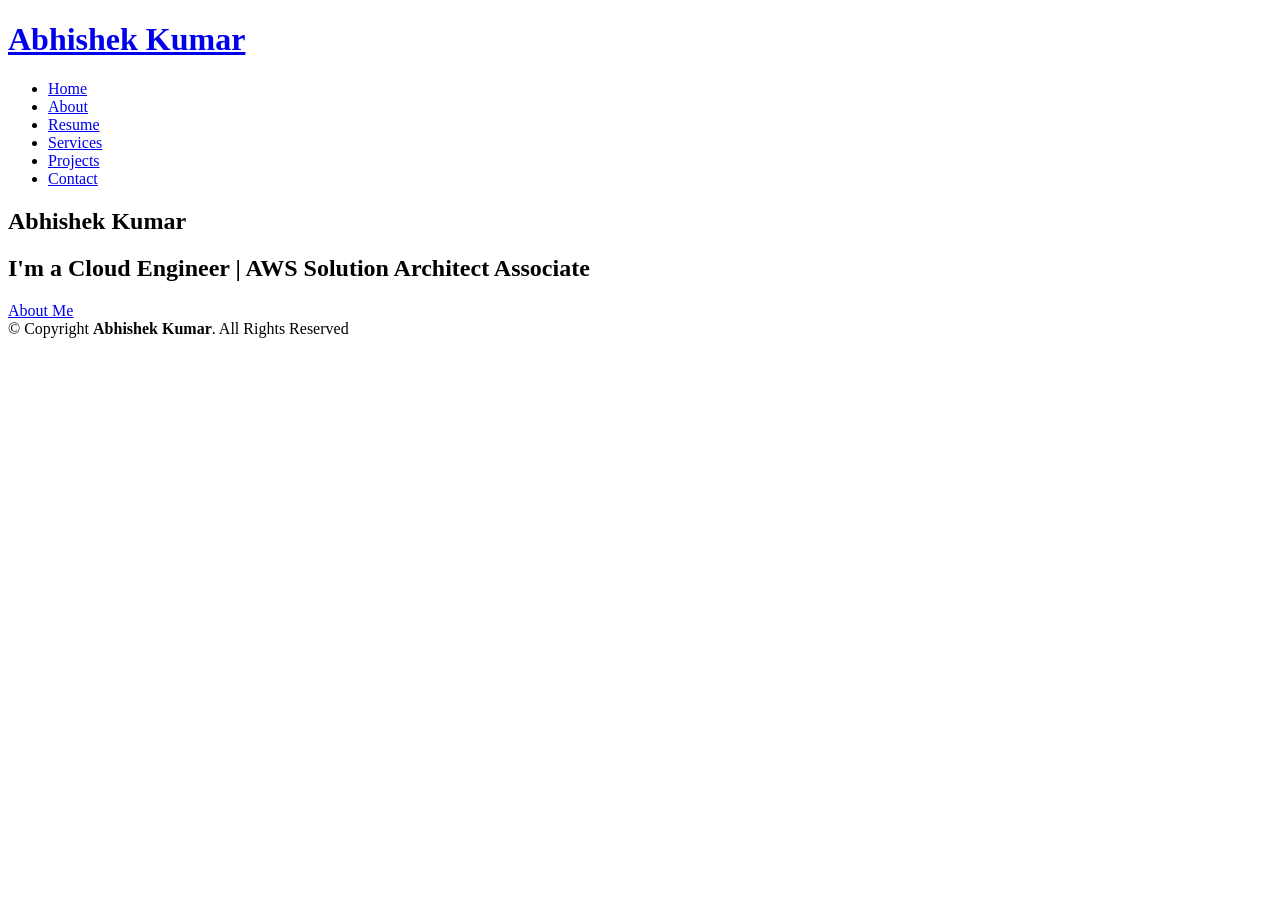
==== index.html @ 6a35e15e "Add files via upload" ====
<!DOCTYPE html>
<html lang="en">

<head>
  <meta charset="utf-8">
  <meta content="width=device-width, initial-scale=1.0" name="viewport">

  <title>Home - Abhishek Kumar</title>
  <meta content="" name="description">
  <meta content="" name="keywords">

  <!-- Favicons -->
  <link href="assets/img/favicon.png" rel="icon">
  <link href="assets/img/apple-touch-icon.png" rel="apple-touch-icon">

  <!-- Google Fonts -->
  <link
    href="https://fonts.googleapis.com/css?family=Open+Sans:300,300i,400,400i,600,600i,700,700i|Raleway:300,300i,400,400i,500,500i,600,600i,700,700i|Poppins:300,300i,400,400i,500,500i,600,600i,700,700i"
    rel="stylesheet">

  <!-- Vendor CSS Files -->
  <link href="assets/vendor/aos/aos.css" rel="stylesheet">
  <link href="assets/vendor/bootstrap/css/bootstrap.min.css" rel="stylesheet">
  <link href="assets/vendor/bootstrap-icons/bootstrap-icons.css" rel="stylesheet">
  <link href="assets/vendor/boxicons/css/boxicons.min.css" rel="stylesheet">
  <link href="assets/vendor/glightbox/css/glightbox.min.css" rel="stylesheet">
  <link href="assets/vendor/swiper/swiper-bundle.min.css" rel="stylesheet">

  <!-- Template Main CSS File -->
  <link href="assets/css/style.css" rel="stylesheet">
</head>

<body>

  <!-- ======= Header ======= -->
  <header id="header" class="fixed-top">
    <div class="container-fluid d-flex justify-content-between align-items-center">

      <h1 class="logo me-auto me-lg-0"><a href="index.html">Abhishek Kumar</a></h1>
      <!-- Uncomment below if you prefer to use an image logo -->
      <!-- <a href="index.html" class="logo"><img src="assets/img/logo.png" alt="" class="img-fluid"></a>-->

      <nav id="navbar" class="navbar order-last order-lg-0">
        <ul>
          <li><a class="active" href="index.html">Home</a></li>
          <li><a href="about.html">About</a></li>
          <li><a href="resume.html">Resume</a></li>
          <li><a href="services.html">Services</a></li>
          <li><a href="project.html">Projects</a></li>
          <li><a href="contact.html">Contact</a></li>
        </ul>
        <i class="bi bi-list mobile-nav-toggle"></i>
      </nav><!-- .navbar -->

      <div class="header-social-links">
        <a href="https://github.com/abhiabhishekoffl/" class="github"><i class="bi bi-github"></i></i></a>
        <a href="https://linkedin.com/in/abhiabhishekoffl/" class="linkedin"><i class="bi bi-linkedin"></i></i></a>
        <a href="https://www.instagram.com/abhiabhishek_offl/" class="instagram"><i class="bi bi-instagram"></i></a>
        <a href="https://twitter.com/" class="twitter"><i class="bi bi-twitter"></i></a>
      </div>

    </div>

  </header><!-- End Header -->

  <!-- ======= Hero Section ======= -->
  <section id="hero" class="d-flex align-items-center">
    <div class="container d-flex flex-column align-items-center" data-aos="zoom-in" data-aos-delay="100">
      <h1>Abhishek Kumar</h1>
      <h2>I'm a Cloud Engineer | AWS Solution Architect Associate</h2>
      <a href="about.html" class="btn-about">About Me</a>
    </div>
  </section><!-- End Hero -->

  <!-- ======= Footer ======= -->
  <footer id="footer">
    <div class="container">
      <div class="copyright">
        &copy; Copyright <strong><span>Abhishek Kumar</span></strong>. All Rights Reserved
      </div>
    </div>
  </footer><!-- End  Footer -->

  <div id="preloader"></div>
  <a href="#" class="back-to-top d-flex align-items-center justify-content-center"><i
      class="bi bi-arrow-up-short"></i></a>

  <!-- Vendor JS Files -->
  <script src="assets/vendor/purecounter/purecounter_vanilla.js"></script>
  <script src="assets/vendor/aos/aos.js"></script>
  <script src="assets/vendor/bootstrap/js/bootstrap.bundle.min.js"></script>
  <script src="assets/vendor/glightbox/js/glightbox.min.js"></script>
  <script src="assets/vendor/isotope-layout/isotope.pkgd.min.js"></script>
  <script src="assets/vendor/swiper/swiper-bundle.min.js"></script>
  <script src="assets/vendor/waypoints/noframework.waypoints.js"></script>
  <script src="assets/vendor/php-email-form/validate.js"></script>

  <!-- Template Main JS File -->
  <script src="assets/js/main.js"></script>

</body>

</html>
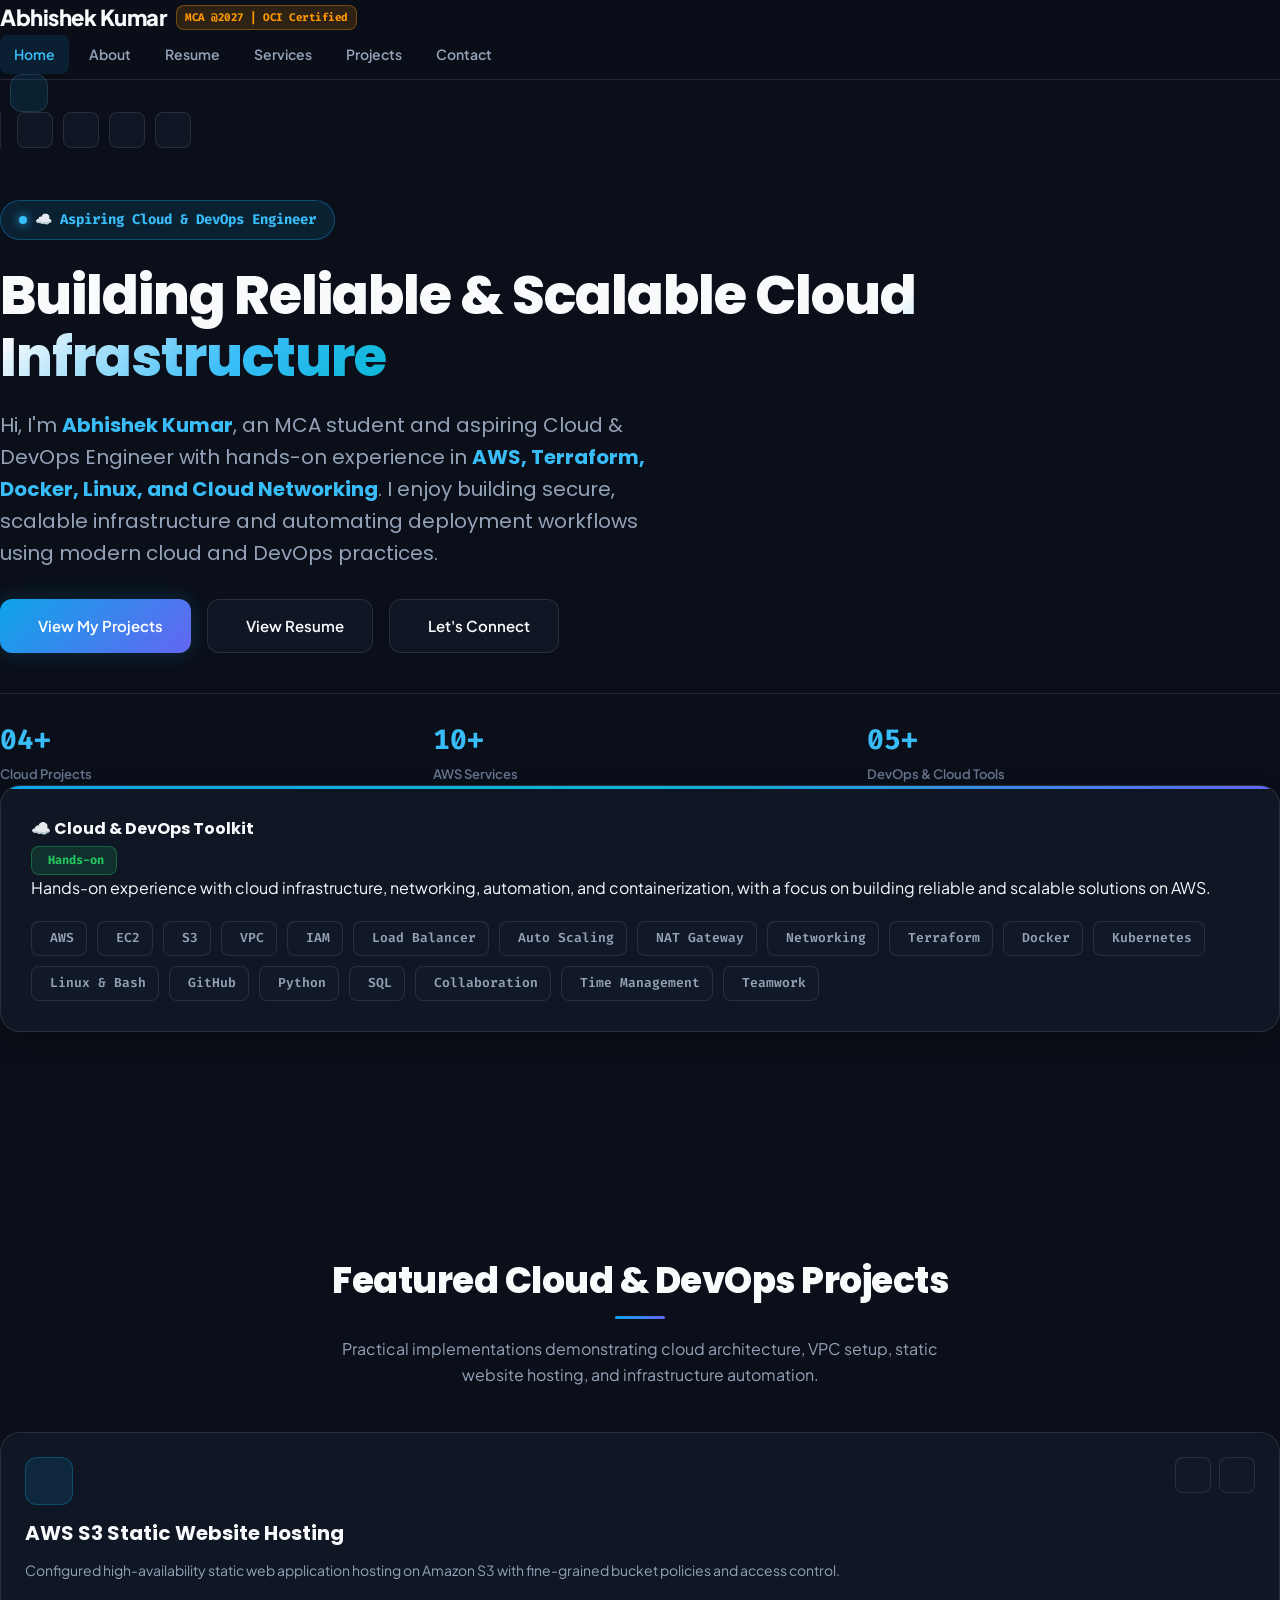
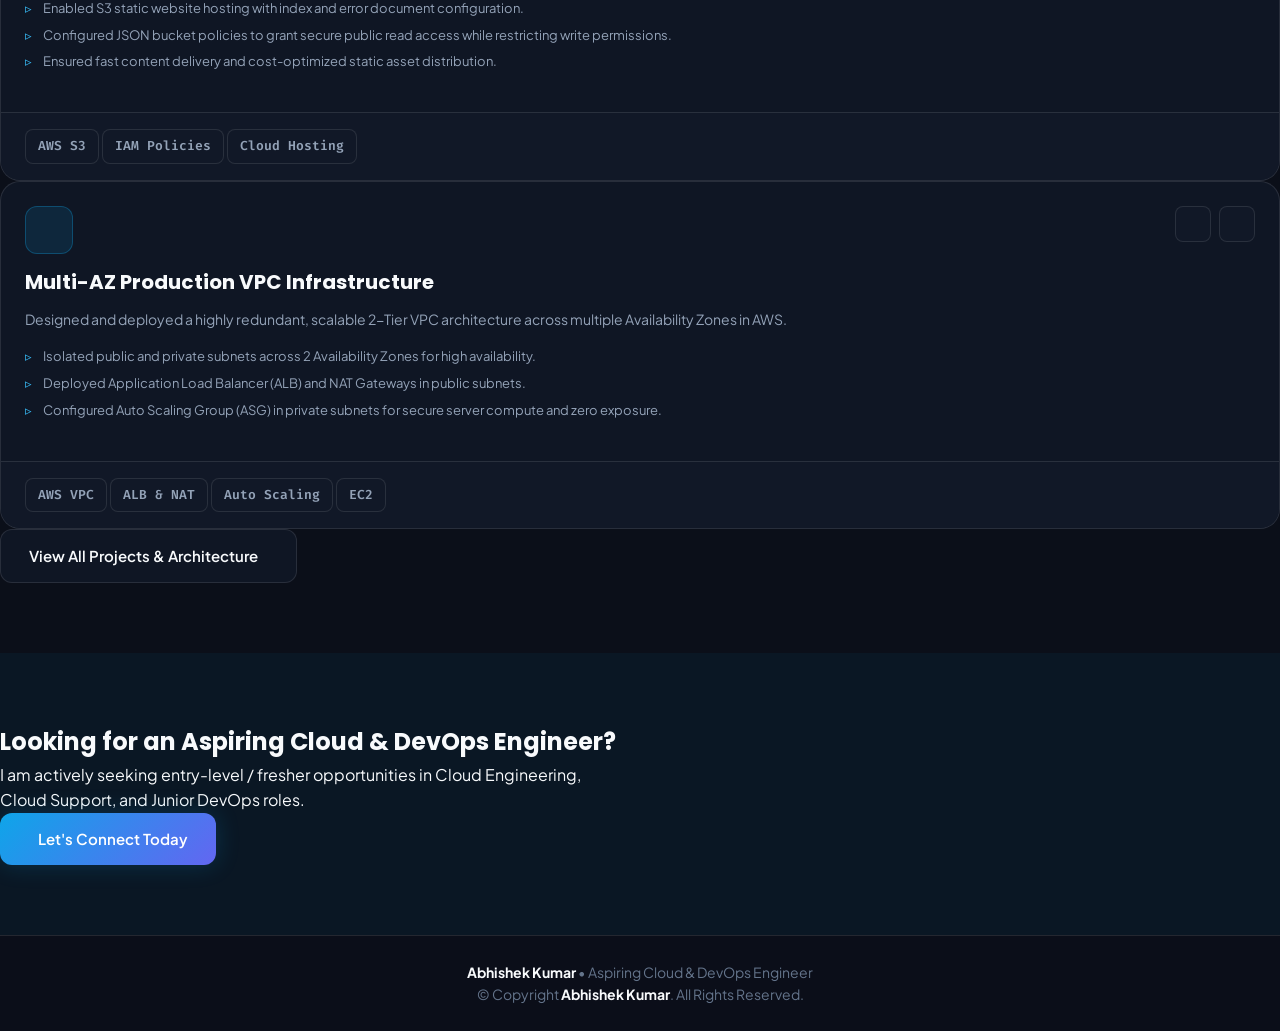
==== commit c898148f: "Update portfolio: dual theme, recruiter bio, MCA Galgotias, location Greater Noida, updated email, r" ====
--- a/index.html
+++ b/index.html
@@ -1,103 +1,292 @@
-<!DOCTYPE html>
-<html lang="en">
-
-<head>
-  <meta charset="utf-8">
-  <meta content="width=device-width, initial-scale=1.0" name="viewport">
-
-  <title>Home - Abhishek Kumar</title>
-  <meta content="" name="description">
-  <meta content="" name="keywords">
-
-  <!-- Favicons -->
-  <link href="assets/img/favicon.png" rel="icon">
-  <link href="assets/img/apple-touch-icon.png" rel="apple-touch-icon">
-
-  <!-- Google Fonts -->
-  <link
-    href="https://fonts.googleapis.com/css?family=Open+Sans:300,300i,400,400i,600,600i,700,700i|Raleway:300,300i,400,400i,500,500i,600,600i,700,700i|Poppins:300,300i,400,400i,500,500i,600,600i,700,700i"
-    rel="stylesheet">
-
-  <!-- Vendor CSS Files -->
-  <link href="assets/vendor/aos/aos.css" rel="stylesheet">
-  <link href="assets/vendor/bootstrap/css/bootstrap.min.css" rel="stylesheet">
-  <link href="assets/vendor/bootstrap-icons/bootstrap-icons.css" rel="stylesheet">
-  <link href="assets/vendor/boxicons/css/boxicons.min.css" rel="stylesheet">
-  <link href="assets/vendor/glightbox/css/glightbox.min.css" rel="stylesheet">
-  <link href="assets/vendor/swiper/swiper-bundle.min.css" rel="stylesheet">
-
-  <!-- Template Main CSS File -->
-  <link href="assets/css/style.css" rel="stylesheet">
-</head>
-
-<body>
-
-  <!-- ======= Header ======= -->
-  <header id="header" class="fixed-top">
-    <div class="container-fluid d-flex justify-content-between align-items-center">
-
-      <h1 class="logo me-auto me-lg-0"><a href="index.html">Abhishek Kumar</a></h1>
-      <!-- Uncomment below if you prefer to use an image logo -->
-      <!-- <a href="index.html" class="logo"><img src="assets/img/logo.png" alt="" class="img-fluid"></a>-->
-
-      <nav id="navbar" class="navbar order-last order-lg-0">
-        <ul>
-          <li><a class="active" href="index.html">Home</a></li>
-          <li><a href="about.html">About</a></li>
-          <li><a href="resume.html">Resume</a></li>
-          <li><a href="services.html">Services</a></li>
-          <li><a href="project.html">Projects</a></li>
-          <li><a href="contact.html">Contact</a></li>
-        </ul>
-        <i class="bi bi-list mobile-nav-toggle"></i>
-      </nav><!-- .navbar -->
-
-      <div class="header-social-links">
-        <a href="https://github.com/abhiabhishekoffl/" class="github"><i class="bi bi-github"></i></i></a>
-        <a href="https://linkedin.com/in/abhiabhishekoffl/" class="linkedin"><i class="bi bi-linkedin"></i></i></a>
-        <a href="https://www.instagram.com/abhiabhishek_offl/" class="instagram"><i class="bi bi-instagram"></i></a>
-        <a href="https://twitter.com/" class="twitter"><i class="bi bi-twitter"></i></a>
-      </div>
-
-    </div>
-
-  </header><!-- End Header -->
-
-  <!-- ======= Hero Section ======= -->
-  <section id="hero" class="d-flex align-items-center">
-    <div class="container d-flex flex-column align-items-center" data-aos="zoom-in" data-aos-delay="100">
-      <h1>Abhishek Kumar</h1>
-      <h2>I'm a Cloud Engineer | AWS Solution Architect Associate</h2>
-      <a href="about.html" class="btn-about">About Me</a>
-    </div>
-  </section><!-- End Hero -->
-
-  <!-- ======= Footer ======= -->
-  <footer id="footer">
-    <div class="container">
-      <div class="copyright">
-        &copy; Copyright <strong><span>Abhishek Kumar</span></strong>. All Rights Reserved
-      </div>
-    </div>
-  </footer><!-- End  Footer -->
-
-  <div id="preloader"></div>
-  <a href="#" class="back-to-top d-flex align-items-center justify-content-center"><i
-      class="bi bi-arrow-up-short"></i></a>
-
-  <!-- Vendor JS Files -->
-  <script src="assets/vendor/purecounter/purecounter_vanilla.js"></script>
-  <script src="assets/vendor/aos/aos.js"></script>
-  <script src="assets/vendor/bootstrap/js/bootstrap.bundle.min.js"></script>
-  <script src="assets/vendor/glightbox/js/glightbox.min.js"></script>
-  <script src="assets/vendor/isotope-layout/isotope.pkgd.min.js"></script>
-  <script src="assets/vendor/swiper/swiper-bundle.min.js"></script>
-  <script src="assets/vendor/waypoints/noframework.waypoints.js"></script>
-  <script src="assets/vendor/php-email-form/validate.js"></script>
-
-  <!-- Template Main JS File -->
-  <script src="assets/js/main.js"></script>
-
-</body>
-
+<!DOCTYPE html>
+<html lang="en">
+
+<head>
+  <meta charset="utf-8">
+  <meta content="width=device-width, initial-scale=1.0" name="viewport">
+
+  <title>Abhishek Kumar | Aspiring Cloud & DevOps Engineer</title>
+  <meta content="Personal portfolio of Abhishek Kumar - MCA @2027, OCI Certified & Aspiring Cloud & DevOps Engineer with hands-on experience in AWS, Terraform, Docker, Linux, and Cloud Networking." name="description">
+  <meta content="Abhishek Kumar, MCA 2027, OCI Certified, Aspiring Cloud Engineer, Cloud Support Engineer, DevOps, AWS, Terraform, Docker, S3, VPC, Linux" name="keywords">
+
+  <!-- Open Graph / Social Media -->
+  <meta property="og:title" content="Abhishek Kumar | Aspiring Cloud & DevOps Engineer">
+  <meta property="og:description" content="MCA @2027 & OCI Certified. Aspiring Cloud & DevOps Engineer with hands-on experience in AWS, Terraform, Docker, Linux, and Cloud Networking.">
+  <meta property="og:type" content="website">
+  <meta property="og:url" content="https://abhiabhishekoffl.github.io/">
+
+  <!-- Favicons -->
+  <link href="assets/img/favicon.png" rel="icon">
+  <link href="assets/img/apple-touch-icon.png" rel="apple-touch-icon">
+
+  <!-- Google Fonts -->
+  <link rel="preconnect" href="https://fonts.googleapis.com">
+  <link rel="preconnect" href="https://fonts.gstatic.com" crossorigin>
+  <link href="https://fonts.googleapis.com/css2?family=Fira+Code:wght@400;500;600&family=Plus+Jakarta+Sans:wght@300;400;500;600;700;800&family=Poppins:wght@400;500;600;700;800&display=swap" rel="stylesheet">
+
+  <!-- Vendor CSS Files -->
+  <link href="assets/vendor/aos/aos.css" rel="stylesheet">
+  <link href="assets/vendor/bootstrap/css/bootstrap.min.css" rel="stylesheet">
+  <link href="assets/vendor/bootstrap-icons/bootstrap-icons.css" rel="stylesheet">
+  <link href="assets/vendor/boxicons/css/boxicons.min.css" rel="stylesheet">
+  <link href="assets/vendor/glightbox/css/glightbox.min.css" rel="stylesheet">
+  <link href="assets/vendor/swiper/swiper-bundle.min.css" rel="stylesheet">
+
+  <!-- Main CSS Files -->
+  <link href="assets/css/style.css" rel="stylesheet">
+  <link href="assets/css/badges.css" rel="stylesheet">
+
+  <!-- Theme Handler Script -->
+  <script src="assets/js/theme.js"></script>
+</head>
+
+<body>
+
+  <!-- ======= Header ======= -->
+  <header id="header" class="fixed-top d-flex align-items-center">
+    <div class="container-fluid d-flex justify-content-between align-items-center px-lg-5">
+
+      <div class="logo">
+        <a href="index.html">
+          Abhishek Kumar
+          <span class="badge-aws"><i class="bi bi-mortarboard-fill me-1"></i>MCA @2027 | OCI Certified</span>
+        </a>
+      </div>
+
+      <div class="d-flex align-items-center gap-2">
+        <nav id="navbar" class="navbar">
+          <ul>
+            <li><a class="active" href="index.html">Home</a></li>
+            <li><a href="about.html">About</a></li>
+            <li><a href="resume.html">Resume</a></li>
+            <li><a href="services.html">Services</a></li>
+            <li><a href="project.html">Projects</a></li>
+            <li><a href="contact.html">Contact</a></li>
+          </ul>
+          <i class="bi bi-list mobile-nav-toggle"></i>
+        </nav>
+
+        <button id="theme-toggle" class="theme-toggle-btn" title="Toggle Light/Dark Theme" aria-label="Toggle Theme">
+          <i class="bi bi-sun-fill"></i>
+        </button>
+
+        <div class="header-social-links d-none d-md-flex">
+          <a href="https://github.com/abhiabhishekoffl" target="_blank" aria-label="GitHub"><i class="bi bi-github"></i></a>
+          <a href="https://linkedin.com/in/abhiabhishekoffl" target="_blank" aria-label="LinkedIn"><i class="bi bi-linkedin"></i></a>
+          <a href="https://www.instagram.com/abhiabhishek_offl/" target="_blank" aria-label="Instagram"><i class="bi bi-instagram"></i></a>
+          <a href="mailto:abhishek522580@gmail.com" aria-label="Email"><i class="bi bi-envelope-fill"></i></a>
+        </div>
+      </div>
+
+    </div>
+  </header><!-- End Header -->
+
+  <!-- ======= Hero Section ======= -->
+  <section id="hero">
+    <div class="container px-lg-5">
+      <div class="row align-items-center gy-5">
+        <div class="col-lg-7 hero-content" data-aos="fade-right">
+          <div class="hero-tag">
+            <span class="dot"></span> ☁️ Aspiring Cloud & DevOps Engineer
+          </div>
+          <h1>
+            Building Reliable & Scalable <span class="gradient-text">Cloud Infrastructure</span>
+          </h1>
+          <h2>
+            Hi, I'm <b>Abhishek Kumar</b>, an MCA student and aspiring Cloud & DevOps Engineer with hands-on experience in <b>AWS, Terraform, Docker, Linux, and Cloud Networking</b>. I enjoy building secure, scalable infrastructure and automating deployment workflows using modern cloud and DevOps practices.
+          </h2>
+          <div class="hero-buttons">
+            <a href="project.html" class="btn-primary-glow">
+              <i class="bi bi-rocket-takeoff-fill"></i> View My Projects
+            </a>
+            <a href="resume.html" class="btn-secondary-outline">
+              <i class="bi bi-file-earmark-person-fill"></i> View Resume
+            </a>
+            <a href="contact.html" class="btn-secondary-outline">
+              <i class="bi bi-send-fill"></i> Let's Connect
+            </a>
+          </div>
+
+          <div class="hero-stats">
+            <div class="stat-item">
+              <h3 data-purecounter-start="0" data-purecounter-end="4" data-purecounter-duration="1" class="purecounter">04+</h3>
+              <p>Cloud Projects</p>
+            </div>
+            <div class="stat-item">
+              <h3 data-purecounter-start="0" data-purecounter-end="10" data-purecounter-duration="1" class="purecounter">10+</h3>
+              <p>AWS Services</p>
+            </div>
+            <div class="stat-item">
+              <h3 data-purecounter-start="0" data-purecounter-end="5" data-purecounter-duration="1" class="purecounter">05+</h3>
+              <p>DevOps & Cloud Tools</p>
+            </div>
+          </div>
+        </div>
+
+        <div class="col-lg-5" data-aos="fade-left" data-aos-delay="200">
+          <div class="hero-card">
+            <div class="d-flex align-items-center justify-content-between mb-3">
+              <div class="d-flex align-items-center gap-2">
+                <i class="bi bi-cloud-fill text-info fs-4"></i>
+                <h4 class="m-0 fs-6">☁️ Cloud & DevOps Toolkit</h4>
+              </div>
+              <span class="badge-toolkit-status"><i class="bi bi-check-circle-fill me-1"></i>Hands-on</span>
+            </div>
+            <p class="text-muted fs-7 mb-3">
+              Hands-on experience with cloud infrastructure, networking, automation, and containerization, with a focus on building reliable and scalable solutions on AWS.
+            </p>
+            <div class="tech-badge-list">
+              <span class="tech-badge"><i class="bi bi-cloud-fill text-warning"></i> AWS</span>
+              <span class="tech-badge"><i class="bi bi-server text-info"></i> EC2</span>
+              <span class="tech-badge"><i class="bi bi-box-fill text-primary"></i> S3</span>
+              <span class="tech-badge"><i class="bi bi-diagram-3-fill text-info"></i> VPC</span>
+              <span class="tech-badge"><i class="bi bi-shield-lock-fill text-success"></i> IAM</span>
+              <span class="tech-badge"><i class="bi bi-cpu-fill text-danger"></i> Load Balancer</span>
+              <span class="tech-badge"><i class="bi bi-speedometer text-warning"></i> Auto Scaling</span>
+              <span class="tech-badge"><i class="bi bi-arrow-left-right text-primary"></i> NAT Gateway</span>
+              <span class="tech-badge"><i class="bi bi-globe text-cyan"></i> Networking</span>
+              <span class="tech-badge"><i class="bi bi-layers-fill text-cyan"></i> Terraform</span>
+              <span class="tech-badge"><i class="bi bi-box-seam-fill text-primary"></i> Docker</span>
+              <span class="tech-badge"><i class="bi bi-cpu text-purple"></i> Kubernetes</span>
+              <span class="tech-badge"><i class="bi bi-terminal-fill text-success"></i> Linux & Bash</span>
+              <span class="tech-badge"><i class="bi bi-github text-info"></i> GitHub</span>
+              <span class="tech-badge"><i class="bi bi-code-slash text-danger"></i> Python</span>
+              <span class="tech-badge"><i class="bi bi-database-fill text-warning"></i> SQL</span>
+              <span class="tech-badge"><i class="bi bi-people-fill text-info"></i> Collaboration</span>
+              <span class="tech-badge"><i class="bi bi-clock-history text-success"></i> Time Management</span>
+              <span class="tech-badge"><i class="bi bi-person-workspace text-primary"></i> Teamwork</span>
+            </div>
+          </div>
+        </div>
+      </div>
+    </div>
+  </section><!-- End Hero -->
+
+  <main id="main">
+
+    <!-- ======= Featured Cloud Projects Section ======= -->
+    <section id="featured-projects">
+      <div class="container px-lg-5" data-aos="fade-up">
+        <div class="section-title">
+          <h2>Featured Cloud & DevOps Projects</h2>
+          <p>Practical implementations demonstrating cloud architecture, VPC setup, static website hosting, and infrastructure automation.</p>
+        </div>
+
+        <div class="row g-4">
+          <!-- Project 1 -->
+          <div class="col-lg-6" data-aos="fade-up" data-aos-delay="100">
+            <div class="project-card">
+              <div class="project-header">
+                <div class="project-icon-box">
+                  <i class="bi bi-cloud-arrow-up-fill"></i>
+                </div>
+                <div class="project-links">
+                  <a href="https://github.com/abhiabhishekoffl" target="_blank" title="GitHub Repository"><i class="bi bi-github"></i></a>
+                  <a href="project.html" title="Project Details"><i class="bi bi-arrow-right"></i></a>
+                </div>
+              </div>
+              <div class="project-body">
+                <h3 class="project-title">AWS S3 Static Website Hosting</h3>
+                <p class="project-desc">Configured high-availability static web application hosting on Amazon S3 with fine-grained bucket policies and access control.</p>
+                <ul class="project-bullets">
+                  <li>Enabled S3 static website hosting with index and error document configuration.</li>
+                  <li>Configured JSON bucket policies to grant secure public read access while restricting write permissions.</li>
+                  <li>Ensured fast content delivery and cost-optimized static asset distribution.</li>
+                </ul>
+              </div>
+              <div class="project-footer">
+                <div class="d-flex flex-wrap gap-2">
+                  <span class="tech-badge">AWS S3</span>
+                  <span class="tech-badge">IAM Policies</span>
+                  <span class="tech-badge">Cloud Hosting</span>
+                </div>
+              </div>
+            </div>
+          </div>
+
+          <!-- Project 2 -->
+          <div class="col-lg-6" data-aos="fade-up" data-aos-delay="200">
+            <div class="project-card">
+              <div class="project-header">
+                <div class="project-icon-box">
+                  <i class="bi bi-diagram-3-fill"></i>
+                </div>
+                <div class="project-links">
+                  <a href="https://github.com/abhiabhishekoffl" target="_blank" title="GitHub Repository"><i class="bi bi-github"></i></a>
+                  <a href="project.html" title="Project Details"><i class="bi bi-arrow-right"></i></a>
+                </div>
+              </div>
+              <div class="project-body">
+                <h3 class="project-title">Multi-AZ Production VPC Infrastructure</h3>
+                <p class="project-desc">Designed and deployed a highly redundant, scalable 2-Tier VPC architecture across multiple Availability Zones in AWS.</p>
+                <ul class="project-bullets">
+                  <li>Isolated public and private subnets across 2 Availability Zones for high availability.</li>
+                  <li>Deployed Application Load Balancer (ALB) and NAT Gateways in public subnets.</li>
+                  <li>Configured Auto Scaling Group (ASG) in private subnets for secure server compute and zero exposure.</li>
+                </ul>
+              </div>
+              <div class="project-footer">
+                <div class="d-flex flex-wrap gap-2">
+                  <span class="tech-badge">AWS VPC</span>
+                  <span class="tech-badge">ALB & NAT</span>
+                  <span class="tech-badge">Auto Scaling</span>
+                  <span class="tech-badge">EC2</span>
+                </div>
+              </div>
+            </div>
+          </div>
+        </div>
+
+        <div class="text-center mt-5">
+          <a href="project.html" class="btn-secondary-outline">
+            View All Projects & Architecture <i class="bi bi-arrow-right ms-1"></i>
+          </a>
+        </div>
+      </div>
+    </section>
+
+    <!-- ======= Call to Action Section ======= -->
+    <section id="cta" class="py-5" style="background: rgba(14, 165, 233, 0.05); border-y: 1px solid var(--border-color);">
+      <div class="container text-center" data-aos="zoom-in">
+        <h2 class="fw-bold mb-3">Looking for an Aspiring Cloud & DevOps Engineer?</h2>
+        <p class="text-muted mx-auto mb-4" style="max-width: 600px;">
+          I am actively seeking entry-level / fresher opportunities in Cloud Engineering, Cloud Support, and Junior DevOps roles.
+        </p>
+        <a href="contact.html" class="btn-primary-glow">
+          <i class="bi bi-envelope-check-fill me-2"></i> Let's Connect Today
+        </a>
+      </div>
+    </section>
+
+  </main><!-- End #main -->
+
+  <!-- ======= Footer ======= -->
+  <footer id="footer">
+    <div class="container text-center">
+      <div class="mb-2">
+        <strong>Abhishek Kumar</strong> &bull; Aspiring Cloud & DevOps Engineer
+      </div>
+      <div class="copyright">
+        &copy; Copyright <strong>Abhishek Kumar</strong>. All Rights Reserved.
+      </div>
+    </div>
+  </footer><!-- End Footer -->
+
+  <div id="preloader"></div>
+  <a href="#" class="back-to-top d-flex align-items-center justify-content-center"><i class="bi bi-arrow-up-short"></i></a>
+
+  <!-- Vendor JS Files -->
+  <script src="assets/vendor/purecounter/purecounter_vanilla.js"></script>
+  <script src="assets/vendor/aos/aos.js"></script>
+  <script src="assets/vendor/bootstrap/js/bootstrap.bundle.min.js"></script>
+  <script src="assets/vendor/glightbox/js/glightbox.min.js"></script>
+  <script src="assets/vendor/isotope-layout/isotope.pkgd.min.js"></script>
+  <script src="assets/vendor/swiper/swiper-bundle.min.js"></script>
+  <script src="assets/vendor/waypoints/noframework.waypoints.js"></script>
+
+  <!-- Template Main JS File -->
+  <script src="assets/js/main.js"></script>
+
+</body>
+
 </html>
--- a/assets/css/style.css
+++ b/assets/css/style.css
@@ -0,0 +1,1343 @@
+/*--------------------------------------------------------------
+# Abhishek Kumar - AWS Cloud Engineer Portfolio Stylesheet
+# Modern Dual-Theme (Dark / Light) Tech Design System
+--------------------------------------------------------------*/
+
+@import url('https://fonts.googleapis.com/css2?family=Fira+Code:wght@400;500;600;700&family=Plus+Jakarta+Sans:wght@300;400;500;600;700;800&family=Poppins:wght@400;500;600;700;800&display=swap');
+
+/*--------------------------------------------------------------
+# Color Palette & Variables (Dark Mode Default)
+--------------------------------------------------------------*/
+:root, [data-theme="dark"] {
+  --bg-dark: #0b0f19;
+  --bg-surface: #111827;
+  --bg-card: rgba(17, 24, 39, 0.85);
+  --bg-card-hover: rgba(30, 41, 59, 0.95);
+  --bg-glass: rgba(15, 23, 42, 0.75);
+  --border-color: rgba(255, 255, 255, 0.1);
+  --border-glow: rgba(14, 165, 233, 0.4);
+  
+  --primary: #0ea5e9;
+  --primary-light: #38bdf8;
+  --primary-dark: #0284c7;
+  --accent: #6366f1;
+  --accent-cyan: #06b6d4;
+  --aws-orange: #ff9900;
+  
+  --text-main: #f8fafc;
+  --text-muted: #94a3b8;
+  --text-dim: #64748b;
+  
+  --header-bg: rgba(11, 15, 25, 0.85);
+  --shadow-card: 0 10px 30px -10px rgba(0, 0, 0, 0.5);
+  --shadow-glow: 0 0 25px rgba(14, 165, 233, 0.2);
+  
+  --font-main: 'Plus Jakarta Sans', -apple-system, BlinkMacSystemFont, sans-serif;
+  --font-heading: 'Poppins', sans-serif;
+  --font-mono: 'Fira Code', monospace;
+  
+  --radius-sm: 8px;
+  --radius-md: 12px;
+  --radius-lg: 20px;
+  --radius-full: 9999px;
+  
+  --transition: all 0.3s cubic-bezier(0.4, 0, 0.2, 1);
+}
+
+/* Light Theme Variables (High Contrast & Legibility) */
+[data-theme="light"] {
+  --bg-dark: #f8fafc;
+  --bg-surface: #ffffff;
+  --bg-card: #ffffff;
+  --bg-card-hover: #f1f5f9;
+  --bg-glass: rgba(255, 255, 255, 0.95);
+  --border-color: #cbd5e1;
+  --border-glow: rgba(2, 132, 199, 0.4);
+  
+  --primary: #0284c7;
+  --primary-light: #0369a1;
+  --primary-dark: #075985;
+  --accent: #4f46e5;
+  --accent-cyan: #0e7490;
+  --aws-orange: #b45309;
+  
+  --text-main: #0f172a;
+  --text-muted: #334155;
+  --text-dim: #475569;
+  
+  --header-bg: rgba(255, 255, 255, 0.95);
+  --shadow-card: 0 10px 25px -5px rgba(0, 0, 0, 0.08);
+  --shadow-glow: 0 0 25px rgba(2, 132, 199, 0.15);
+}
+
+/*--------------------------------------------------------------
+# Reset & Typography
+--------------------------------------------------------------*/
+* {
+  margin: 0;
+  padding: 0;
+  box-sizing: border-box;
+}
+
+html {
+  scroll-behavior: smooth;
+}
+
+body {
+  font-family: var(--font-main);
+  background-color: var(--bg-dark);
+  color: var(--text-main);
+  line-height: 1.6;
+  overflow-x: hidden;
+  min-height: 100vh;
+  display: flex;
+  flex-direction: column;
+  transition: background-color 0.3s ease, color 0.3s ease;
+}
+
+a {
+  color: var(--primary-light);
+  text-decoration: none;
+  transition: var(--transition);
+}
+
+a:hover {
+  color: var(--primary);
+  text-decoration: none;
+}
+
+h1, h2, h3, h4, h5, h6 {
+  font-family: var(--font-heading);
+  color: var(--text-main);
+  font-weight: 700;
+}
+
+#main {
+  margin-top: 90px;
+  flex: 1;
+}
+
+@media (max-width: 992px) {
+  #main {
+    margin-top: 75px;
+  }
+}
+
+/*--------------------------------------------------------------
+# Preloader
+--------------------------------------------------------------*/
+#preloader {
+  position: fixed;
+  top: 0;
+  left: 0;
+  right: 0;
+  bottom: 0;
+  z-index: 9999;
+  overflow: hidden;
+  background: var(--bg-dark);
+  display: flex;
+  align-items: center;
+  justify-content: center;
+}
+
+#preloader:before {
+  content: "";
+  border: 4px solid rgba(14, 165, 233, 0.2);
+  border-top-color: var(--primary);
+  border-radius: 50%;
+  width: 50px;
+  height: 50px;
+  animation: animate-preloader 0.8s linear infinite;
+}
+
+@keyframes animate-preloader {
+  0% { transform: rotate(0deg); }
+  100% { transform: rotate(360deg); }
+}
+
+/*--------------------------------------------------------------
+# Back to top button
+--------------------------------------------------------------*/
+.back-to-top {
+  position: fixed;
+  visibility: hidden;
+  opacity: 0;
+  right: 20px;
+  bottom: 20px;
+  z-index: 996;
+  background: linear-gradient(135deg, var(--primary), var(--accent));
+  width: 44px;
+  height: 44px;
+  border-radius: var(--radius-md);
+  transition: var(--transition);
+  box-shadow: var(--shadow-glow);
+}
+
+.back-to-top i {
+  font-size: 24px;
+  color: #ffffff;
+  line-height: 0;
+}
+
+.back-to-top:hover {
+  background: var(--primary-light);
+  transform: translateY(-3px);
+}
+
+.back-to-top.active {
+  visibility: visible;
+  opacity: 1;
+}
+
+/*--------------------------------------------------------------
+# Header & Navigation
+--------------------------------------------------------------*/
+#header {
+  height: 80px;
+  transition: var(--transition);
+  background: var(--header-bg);
+  backdrop-filter: blur(16px);
+  -webkit-backdrop-filter: blur(16px);
+  border-bottom: 1px solid var(--border-color);
+  z-index: 997;
+}
+
+#header .logo {
+  font-size: 22px;
+  margin: 0;
+  padding: 0;
+  font-weight: 800;
+  letter-spacing: -0.5px;
+}
+
+#header .logo a {
+  color: var(--text-main);
+  display: flex;
+  align-items: center;
+  gap: 10px;
+}
+
+#header .logo a span.badge-aws {
+  font-size: 11px;
+  padding: 3px 8px;
+  background: rgba(255, 153, 0, 0.15);
+  color: var(--aws-orange);
+  border: 1px solid rgba(255, 153, 0, 0.35);
+  border-radius: var(--radius-sm);
+  font-family: var(--font-mono);
+  font-weight: 700;
+}
+
+[data-theme="light"] #header .logo a span.badge-aws {
+  background: rgba(217, 119, 6, 0.12);
+  color: #b45309;
+  border-color: rgba(217, 119, 6, 0.35);
+}
+
+.navbar {
+  padding: 0;
+}
+
+.navbar ul {
+  margin: 0;
+  padding: 0;
+  display: flex;
+  list-style: none;
+  align-items: center;
+  gap: 6px;
+}
+
+.navbar li {
+  position: relative;
+}
+
+.navbar a, .navbar a:focus {
+  display: flex;
+  align-items: center;
+  justify-content: space-between;
+  padding: 8px 14px;
+  font-family: var(--font-main);
+  font-size: 14px;
+  font-weight: 600;
+  color: var(--text-muted);
+  white-space: nowrap;
+  transition: var(--transition);
+  border-radius: var(--radius-sm);
+}
+
+.navbar a:hover, .navbar .active, .navbar .active:focus, .navbar li:hover > a {
+  color: var(--primary-light);
+  background: rgba(14, 165, 233, 0.12);
+}
+
+[data-theme="light"] .navbar a:hover, [data-theme="light"] .navbar .active {
+  color: #0284c7;
+  background: rgba(2, 132, 199, 0.12);
+}
+
+/* Theme Toggle Button */
+.theme-toggle-btn {
+  background: rgba(14, 165, 233, 0.12);
+  border: 1px solid var(--border-color);
+  color: var(--primary-light);
+  width: 38px;
+  height: 38px;
+  border-radius: var(--radius-md);
+  display: flex;
+  align-items: center;
+  justify-content: center;
+  cursor: pointer;
+  font-size: 18px;
+  transition: var(--transition);
+  margin-left: 10px;
+}
+
+[data-theme="light"] .theme-toggle-btn {
+  background: rgba(2, 132, 199, 0.12);
+  color: #0284c7;
+}
+
+.theme-toggle-btn:hover {
+  background: var(--primary);
+  color: #ffffff;
+  border-color: var(--primary);
+  transform: scale(1.08);
+}
+
+.header-social-links {
+  display: flex;
+  align-items: center;
+  gap: 10px;
+  padding-left: 16px;
+  border-left: 1px solid var(--border-color);
+}
+
+.header-social-links a {
+  color: var(--text-muted);
+  font-size: 18px;
+  display: inline-flex;
+  align-items: center;
+  justify-content: center;
+  width: 36px;
+  height: 36px;
+  border-radius: var(--radius-sm);
+  background: var(--bg-card);
+  border: 1px solid var(--border-color);
+  transition: var(--transition);
+}
+
+.header-social-links a:hover {
+  color: var(--primary-light);
+  background: rgba(14, 165, 233, 0.15);
+  border-color: var(--primary);
+  transform: translateY(-2px);
+}
+
+/* Mobile Navigation */
+.mobile-nav-toggle {
+  color: var(--text-main);
+  font-size: 28px;
+  cursor: pointer;
+  display: none;
+  line-height: 0;
+  transition: 0.5s;
+}
+
+@media (max-width: 991px) {
+  .mobile-nav-toggle {
+    display: block;
+  }
+
+  .navbar ul {
+    display: none;
+  }
+
+  .header-social-links {
+    border-left: none;
+    padding-left: 0;
+  }
+}
+
+.navbar-mobile {
+  position: fixed;
+  overflow: hidden;
+  top: 0;
+  right: 0;
+  left: 0;
+  bottom: 0;
+  background: var(--header-bg);
+  backdrop-filter: blur(20px);
+  transition: 0.3s;
+  z-index: 999;
+}
+
+.navbar-mobile .mobile-nav-toggle {
+  position: absolute;
+  top: 25px;
+  right: 25px;
+}
+
+.navbar-mobile ul {
+  display: block;
+  position: absolute;
+  top: 80px;
+  right: 20px;
+  bottom: 20px;
+  left: 20px;
+  padding: 20px;
+  background: var(--bg-card);
+  border: 1px solid var(--border-color);
+  border-radius: var(--radius-lg);
+  overflow-y: auto;
+  transition: 0.3s;
+}
+
+.navbar-mobile a, .navbar-mobile a:focus {
+  padding: 12px 20px;
+  font-size: 16px;
+  color: var(--text-main);
+  border-bottom: 1px solid var(--border-color);
+}
+
+/*--------------------------------------------------------------
+# Hero Section
+--------------------------------------------------------------*/
+#hero {
+  width: 100%;
+  min-height: calc(100vh - 80px);
+  display: flex;
+  align-items: center;
+  position: relative;
+  padding: 120px 0 60px 0;
+}
+
+.hero-content {
+  position: relative;
+  z-index: 2;
+}
+
+.hero-tag {
+  display: inline-flex;
+  align-items: center;
+  gap: 8px;
+  padding: 8px 18px;
+  background: rgba(14, 165, 233, 0.12);
+  border: 1px solid rgba(14, 165, 233, 0.35);
+  border-radius: var(--radius-full);
+  color: var(--primary-light);
+  font-size: 14px;
+  font-weight: 700;
+  font-family: var(--font-mono);
+  margin-bottom: 24px;
+}
+
+[data-theme="light"] .hero-tag {
+  background: rgba(2, 132, 199, 0.12);
+  border-color: rgba(2, 132, 199, 0.35);
+  color: #0369a1;
+}
+
+.hero-tag span.dot {
+  width: 8px;
+  height: 8px;
+  background: var(--primary-light);
+  border-radius: 50%;
+  box-shadow: 0 0 10px var(--primary-light);
+  animation: pulse-dot 2s infinite;
+}
+
+@keyframes pulse-dot {
+  0%, 100% { opacity: 1; transform: scale(1); }
+  50% { opacity: 0.5; transform: scale(1.3); }
+}
+
+#hero h1 {
+  font-size: 54px;
+  font-weight: 800;
+  line-height: 1.15;
+  margin-bottom: 20px;
+  letter-spacing: -1px;
+}
+
+#hero h1 span.gradient-text {
+  background: linear-gradient(135deg, var(--text-main) 30%, var(--primary-light) 70%, var(--accent-cyan) 100%);
+  -webkit-background-clip: text;
+  -webkit-text-fill-color: transparent;
+}
+
+[data-theme="light"] #hero h1 span.gradient-text {
+  background: linear-gradient(135deg, #0f172a 30%, #0284c7 70%, #0369a1 100%);
+  -webkit-background-clip: text;
+  -webkit-text-fill-color: transparent;
+}
+
+#hero h2 {
+  color: var(--text-muted);
+  font-size: 20px;
+  font-weight: 400;
+  margin-bottom: 30px;
+  max-width: 680px;
+}
+
+#hero h2 b {
+  color: var(--primary-light);
+  font-weight: 700;
+}
+
+[data-theme="light"] #hero h2 b {
+  color: #0284c7;
+}
+
+.hero-buttons {
+  display: flex;
+  flex-wrap: wrap;
+  gap: 16px;
+  margin-bottom: 40px;
+}
+
+.btn-primary-glow {
+  display: inline-flex;
+  align-items: center;
+  gap: 10px;
+  padding: 14px 28px;
+  background: linear-gradient(135deg, var(--primary), var(--accent));
+  color: #ffffff !important;
+  font-weight: 600;
+  font-size: 15px;
+  border-radius: var(--radius-md);
+  box-shadow: var(--shadow-glow);
+  transition: var(--transition);
+  border: none;
+}
+
+.btn-primary-glow:hover {
+  transform: translateY(-3px);
+  box-shadow: 0 0 35px rgba(14, 165, 233, 0.4);
+  color: #ffffff;
+}
+
+.btn-secondary-outline {
+  display: inline-flex;
+  align-items: center;
+  gap: 10px;
+  padding: 14px 28px;
+  background: var(--bg-card);
+  color: var(--text-main) !important;
+  font-weight: 600;
+  font-size: 15px;
+  border-radius: var(--radius-md);
+  border: 1px solid var(--border-color);
+  transition: var(--transition);
+}
+
+.btn-secondary-outline:hover {
+  background: var(--bg-card-hover);
+  border-color: var(--primary-light);
+  color: var(--primary-light) !important;
+  transform: translateY(-3px);
+}
+
+/* Cloud Architecture Visual Card in Hero */
+.hero-card {
+  background: var(--bg-card);
+  backdrop-filter: blur(16px);
+  border: 1px solid var(--border-color);
+  border-radius: var(--radius-lg);
+  padding: 30px;
+  box-shadow: var(--shadow-card);
+  position: relative;
+  overflow: hidden;
+}
+
+.hero-card::before {
+  content: "";
+  position: absolute;
+  top: 0;
+  left: 0;
+  right: 0;
+  height: 3px;
+  background: linear-gradient(90deg, var(--primary), var(--accent-cyan), var(--accent));
+}
+
+/* Toolkit Status Badge Fix */
+.badge-toolkit-status {
+  display: inline-flex;
+  align-items: center;
+  gap: 4px;
+  padding: 4px 12px;
+  background: rgba(34, 197, 94, 0.15);
+  color: #22c55e;
+  border: 1px solid rgba(34, 197, 94, 0.35);
+  border-radius: var(--radius-sm);
+  font-family: var(--font-mono);
+  font-size: 12px;
+  font-weight: 700;
+}
+
+[data-theme="light"] .badge-toolkit-status {
+  background: rgba(21, 128, 61, 0.12);
+  color: #15803d;
+  border-color: rgba(21, 128, 61, 0.35);
+}
+
+.tech-badge-list {
+  display: flex;
+  flex-wrap: wrap;
+  gap: 10px;
+  margin-top: 20px;
+}
+
+.tech-badge {
+  display: inline-flex;
+  align-items: center;
+  gap: 6px;
+  padding: 6px 12px;
+  background: var(--bg-surface);
+  border: 1px solid var(--border-color);
+  border-radius: var(--radius-sm);
+  font-size: 13px;
+  font-family: var(--font-mono);
+  font-weight: 600;
+  color: var(--text-muted);
+  transition: var(--transition);
+}
+
+.tech-badge:hover {
+  border-color: var(--primary);
+  color: var(--primary-light);
+  background: rgba(14, 165, 233, 0.1);
+}
+
+/* Stats Container */
+.hero-stats {
+  display: grid;
+  grid-template-columns: repeat(3, 1fr);
+  gap: 20px;
+  margin-top: 30px;
+  padding-top: 24px;
+  border-top: 1px solid var(--border-color);
+}
+
+.stat-item h3 {
+  font-size: 28px;
+  color: var(--primary-light);
+  font-family: var(--font-mono);
+  margin-bottom: 2px;
+}
+
+[data-theme="light"] .stat-item h3 {
+  color: #0284c7;
+}
+
+.stat-item p {
+  font-size: 13px;
+  color: var(--text-dim);
+  margin: 0;
+  font-weight: 600;
+}
+
+@media (max-width: 991px) {
+  #hero { padding-top: 100px; }
+  #hero h1 { font-size: 38px; }
+  #hero h2 { font-size: 18px; }
+  .hero-card { margin-top: 30px; }
+}
+
+@media (max-width: 576px) {
+  #hero h1 { font-size: 30px; }
+  .hero-buttons { flex-direction: column; }
+  .btn-primary-glow, .btn-secondary-outline { width: 100%; justify-content: center; }
+  .hero-stats { grid-template-columns: repeat(2, 1fr); }
+}
+
+/*--------------------------------------------------------------
+# Section Styling
+--------------------------------------------------------------*/
+section {
+  padding: 70px 0;
+}
+
+.section-title {
+  text-align: center;
+  padding-bottom: 45px;
+}
+
+.section-title h2 {
+  font-size: 36px;
+  font-weight: 800;
+  margin-bottom: 12px;
+  position: relative;
+  display: inline-block;
+  letter-spacing: -0.5px;
+}
+
+.section-title h2::after {
+  content: "";
+  position: absolute;
+  display: block;
+  width: 50px;
+  height: 3px;
+  background: linear-gradient(90deg, var(--primary), var(--accent));
+  bottom: -10px;
+  left: calc(50% - 25px);
+  border-radius: var(--radius-full);
+}
+
+.section-title p {
+  margin-top: 15px;
+  font-size: 16px;
+  color: var(--text-muted);
+  max-width: 650px;
+  margin-left: auto;
+  margin-right: auto;
+}
+
+/*--------------------------------------------------------------
+# About Section & Executive Profile Photo Card
+--------------------------------------------------------------*/
+.about-card {
+  background: var(--bg-card);
+  backdrop-filter: blur(16px);
+  border: 1px solid var(--border-color);
+  border-radius: var(--radius-lg);
+  padding: 35px;
+  box-shadow: var(--shadow-card);
+  height: 100%;
+}
+
+.about-img-wrapper {
+  position: relative;
+  border-radius: 24px;
+  padding: 6px;
+  background: linear-gradient(135deg, rgba(14, 165, 233, 0.4), rgba(99, 102, 241, 0.25), rgba(6, 182, 212, 0.4));
+  box-shadow: 0 20px 40px -15px rgba(0, 0, 0, 0.4);
+  transition: var(--transition);
+}
+
+.about-img-wrapper:hover {
+  transform: translateY(-5px);
+  box-shadow: 0 25px 50px -12px rgba(14, 165, 233, 0.35);
+}
+
+.about-img-inner {
+  border-radius: 18px;
+  overflow: hidden;
+  position: relative;
+  background: var(--bg-surface);
+  aspect-ratio: 4 / 4.8;
+}
+
+.about-img-inner img {
+  width: 100%;
+  height: 100%;
+  object-fit: cover;
+  object-position: center top;
+  transition: transform 0.5s cubic-bezier(0.4, 0, 0.2, 1);
+}
+
+.about-img-wrapper:hover .about-img-inner img {
+  transform: scale(1.04);
+}
+
+.profile-status-pill {
+  position: absolute;
+  bottom: 16px;
+  left: 50%;
+  transform: translateX(-50%);
+  background: rgba(11, 15, 25, 0.85);
+  backdrop-filter: blur(12px);
+  -webkit-backdrop-filter: blur(12px);
+  border: 1px solid var(--border-color);
+  padding: 6px 14px;
+  border-radius: var(--radius-full);
+  font-size: 12px;
+  font-weight: 700;
+  color: var(--text-main);
+  white-space: nowrap;
+  box-shadow: 0 4px 15px rgba(0, 0, 0, 0.3);
+  z-index: 3;
+}
+
+[data-theme="light"] .profile-status-pill {
+  background: rgba(255, 255, 255, 0.9);
+  color: #0f172a;
+}
+
+.about-info-list {
+  list-style: none;
+  padding: 0;
+  margin: 20px 0;
+}
+
+.about-info-list li {
+  padding: 10px 0;
+  border-bottom: 1px dashed var(--border-color);
+  display: flex;
+  align-items: center;
+  font-size: 15px;
+}
+
+.about-info-list li:last-child {
+  border-bottom: none;
+}
+
+.about-info-list li strong {
+  width: 120px;
+  color: var(--text-main);
+  display: flex;
+  align-items: center;
+  gap: 8px;
+}
+
+.about-info-list li strong i {
+  color: var(--primary-light);
+}
+
+.about-info-list li span {
+  color: var(--text-muted);
+}
+
+/*--------------------------------------------------------------
+# Skills Badges Grid
+--------------------------------------------------------------*/
+.skills-category-title {
+  font-size: 18px;
+  font-weight: 700;
+  color: var(--primary-light);
+  margin: 30px 0 15px 0;
+  display: flex;
+  align-items: center;
+  gap: 10px;
+  border-bottom: 1px solid var(--border-color);
+  padding-bottom: 8px;
+}
+
+[data-theme="light"] .skills-category-title {
+  color: #0284c7;
+}
+
+.skills-grid {
+  display: grid;
+  grid-template-columns: repeat(auto-fill, minmax(180px, 1fr));
+  gap: 16px;
+  margin-bottom: 30px;
+}
+
+.skill-card {
+  background: var(--bg-card);
+  border: 1px solid var(--border-color);
+  border-radius: var(--radius-md);
+  padding: 14px 18px;
+  display: flex;
+  align-items: center;
+  gap: 14px;
+  transition: var(--transition);
+  cursor: pointer;
+}
+
+.skill-card:hover {
+  background: var(--bg-card-hover);
+  border-color: var(--primary);
+  transform: translateY(-3px);
+  box-shadow: 0 8px 20px -6px rgba(14, 165, 233, 0.25);
+}
+
+.skill-card img {
+  width: 34px;
+  height: 34px;
+  object-fit: contain;
+  flex-shrink: 0;
+}
+
+.skill-card span {
+  font-weight: 600;
+  font-size: 14px;
+  color: var(--text-main);
+}
+
+/*--------------------------------------------------------------
+# Projects Section
+--------------------------------------------------------------*/
+#portfolio-flters {
+  padding: 0;
+  margin: 0 auto 35px auto;
+  list-style: none;
+  text-align: center;
+  background: var(--bg-card);
+  border: 1px solid var(--border-color);
+  border-radius: var(--radius-full);
+  display: inline-flex;
+  padding: 4px;
+}
+
+#portfolio-flters li {
+  cursor: pointer;
+  display: inline-block;
+  padding: 8px 20px;
+  font-size: 14px;
+  font-weight: 600;
+  line-height: 1;
+  color: var(--text-muted);
+  transition: var(--transition);
+  border-radius: var(--radius-full);
+}
+
+#portfolio-flters li:hover, #portfolio-flters li.filter-active {
+  color: #ffffff;
+  background: var(--primary);
+}
+
+.project-card {
+  background: var(--bg-card);
+  border: 1px solid var(--border-color);
+  border-radius: var(--radius-lg);
+  overflow: hidden;
+  height: 100%;
+  display: flex;
+  flex-direction: column;
+  transition: var(--transition);
+}
+
+.project-card:hover {
+  border-color: var(--primary);
+  transform: translateY(-6px);
+  box-shadow: 0 15px 35px -10px rgba(14, 165, 233, 0.3);
+}
+
+.project-header {
+  padding: 24px 24px 12px 24px;
+  display: flex;
+  justify-content: space-between;
+  align-items: flex-start;
+}
+
+.project-icon-box {
+  width: 48px;
+  height: 48px;
+  border-radius: var(--radius-md);
+  background: rgba(14, 165, 233, 0.12);
+  border: 1px solid rgba(14, 165, 233, 0.3);
+  display: flex;
+  align-items: center;
+  justify-content: center;
+  color: var(--primary-light);
+  font-size: 24px;
+}
+
+.project-links {
+  display: flex;
+  gap: 8px;
+}
+
+.project-links a {
+  width: 36px;
+  height: 36px;
+  border-radius: var(--radius-sm);
+  background: var(--bg-surface);
+  border: 1px solid var(--border-color);
+  color: var(--text-muted);
+  display: flex;
+  align-items: center;
+  justify-content: center;
+  font-size: 18px;
+  transition: var(--transition);
+}
+
+.project-links a:hover {
+  color: var(--primary-light);
+  border-color: var(--primary);
+  background: rgba(14, 165, 233, 0.15);
+}
+
+.project-body {
+  padding: 0 24px 20px 24px;
+  flex: 1;
+}
+
+.project-title {
+  font-size: 20px;
+  font-weight: 700;
+  margin-bottom: 10px;
+  color: var(--text-main);
+}
+
+.project-desc {
+  font-size: 14px;
+  color: var(--text-muted);
+  margin-bottom: 16px;
+}
+
+.project-bullets {
+  list-style: none;
+  padding: 0;
+  margin-bottom: 20px;
+}
+
+.project-bullets li {
+  font-size: 13px;
+  color: var(--text-muted);
+  position: relative;
+  padding-left: 18px;
+  margin-bottom: 6px;
+}
+
+.project-bullets li::before {
+  content: "▹";
+  position: absolute;
+  left: 0;
+  color: var(--primary-light);
+}
+
+.project-footer {
+  padding: 16px 24px;
+  border-top: 1px solid var(--border-color);
+  background: var(--bg-surface);
+}
+
+/* Project Category Badges with High Contrast Light & Dark Mode */
+.project-category-badge {
+  display: inline-flex;
+  align-items: center;
+  padding: 4px 12px;
+  border-radius: var(--radius-sm);
+  font-family: var(--font-mono);
+  font-size: 12px;
+  font-weight: 700;
+  margin-bottom: 12px;
+}
+
+.project-category-badge.badge-blue {
+  background: rgba(14, 165, 233, 0.15);
+  color: #38bdf8;
+  border: 1px solid rgba(56, 189, 248, 0.3);
+}
+
+.project-category-badge.badge-cyan {
+  background: rgba(6, 182, 212, 0.15);
+  color: #22d3ee;
+  border: 1px solid rgba(34, 211, 238, 0.3);
+}
+
+.project-category-badge.badge-purple {
+  background: rgba(168, 85, 247, 0.15);
+  color: #c084fc;
+  border: 1px solid rgba(192, 132, 252, 0.3);
+}
+
+.project-category-badge.badge-green {
+  background: rgba(34, 197, 94, 0.15);
+  color: #4ade80;
+  border: 1px solid rgba(74, 222, 128, 0.3);
+}
+
+/* Light Mode High-Contrast Overrides for Project Badges and Text */
+[data-theme="light"] .project-category-badge.badge-blue {
+  background: rgba(2, 132, 199, 0.12);
+  color: #0369a1;
+  border-color: rgba(2, 132, 199, 0.35);
+}
+
+[data-theme="light"] .project-category-badge.badge-cyan {
+  background: rgba(14, 116, 144, 0.12);
+  color: #0e7490;
+  border-color: rgba(14, 116, 144, 0.35);
+}
+
+[data-theme="light"] .project-category-badge.badge-purple {
+  background: rgba(126, 34, 206, 0.12);
+  color: #7e22ce;
+  border-color: rgba(126, 34, 206, 0.35);
+}
+
+[data-theme="light"] .project-category-badge.badge-green {
+  background: rgba(21, 128, 61, 0.12);
+  color: #15803d;
+  border-color: rgba(21, 128, 61, 0.35);
+}
+
+[data-theme="light"] .project-desc {
+  color: #1e293b;
+  font-weight: 500;
+}
+
+[data-theme="light"] .project-bullets li {
+  color: #0f172a;
+  font-weight: 500;
+}
+
+[data-theme="light"] .tech-badge {
+  background: #f1f5f9;
+  color: #0f172a;
+  border-color: #cbd5e1;
+  font-weight: 700;
+}
+
+/*--------------------------------------------------------------
+# Resume & Education Timeline
+--------------------------------------------------------------*/
+.resume-section-title {
+  font-size: 22px;
+  font-weight: 700;
+  color: var(--primary-light);
+  margin-bottom: 24px;
+  display: flex;
+  align-items: center;
+  gap: 12px;
+}
+
+[data-theme="light"] .resume-section-title {
+  color: #0284c7;
+}
+
+.timeline {
+  position: relative;
+  padding-left: 30px;
+}
+
+.timeline::before {
+  content: "";
+  position: absolute;
+  left: 8px;
+  top: 5px;
+  bottom: 5px;
+  width: 2px;
+  background: linear-gradient(180deg, var(--primary), var(--accent), transparent);
+}
+
+.timeline-item {
+  position: relative;
+  margin-bottom: 30px;
+}
+
+.timeline-item::before {
+  content: "";
+  position: absolute;
+  left: -30px;
+  top: 6px;
+  width: 14px;
+  height: 14px;
+  border-radius: 50%;
+  background: var(--bg-dark);
+  border: 3px solid var(--primary-light);
+  box-shadow: 0 0 10px var(--primary);
+}
+
+.timeline-card {
+  background: var(--bg-card);
+  border: 1px solid var(--border-color);
+  border-radius: var(--radius-md);
+  padding: 20px 24px;
+  transition: var(--transition);
+}
+
+.timeline-card:hover {
+  border-color: var(--primary-light);
+  transform: translateX(4px);
+}
+
+.timeline-card h4 {
+  font-size: 18px;
+  margin-bottom: 4px;
+  color: var(--text-main);
+}
+
+.timeline-meta {
+  display: flex;
+  flex-wrap: wrap;
+  gap: 12px;
+  align-items: center;
+  margin-bottom: 12px;
+  font-size: 13px;
+}
+
+.timeline-badge {
+  padding: 3px 10px;
+  background: rgba(14, 165, 233, 0.15);
+  color: var(--primary-light);
+  border-radius: var(--radius-sm);
+  font-family: var(--font-mono);
+  font-weight: 600;
+}
+
+[data-theme="light"] .timeline-badge {
+  background: rgba(2, 132, 199, 0.12);
+  color: #0284c7;
+}
+
+.timeline-institution {
+  color: var(--text-muted);
+  font-style: italic;
+}
+
+.timeline-score {
+  color: var(--accent-cyan);
+  font-weight: 700;
+}
+
+/* PDF Container Frame */
+.pdf-container-card {
+  background: var(--bg-card);
+  border: 1px solid var(--border-color);
+  border-radius: var(--radius-lg);
+  padding: 24px;
+  text-align: center;
+}
+
+.pdf-viewer-wrapper {
+  width: 100%;
+  height: 750px;
+  border-radius: var(--radius-md);
+  overflow: hidden;
+  border: 1px solid var(--border-color);
+  background: #ffffff;
+}
+
+.pdf-viewer-wrapper iframe, .pdf-viewer-wrapper object, .pdf-viewer-wrapper embed {
+  width: 100%;
+  height: 100%;
+  border: none;
+}
+
+@media (max-width: 768px) {
+  .pdf-viewer-wrapper {
+    height: 480px;
+  }
+}
+
+/*--------------------------------------------------------------
+# Services Section
+--------------------------------------------------------------*/
+.service-box {
+  background: var(--bg-card);
+  border: 1px solid var(--border-color);
+  border-radius: var(--radius-lg);
+  padding: 30px;
+  height: 100%;
+  transition: var(--transition);
+  position: relative;
+  overflow: hidden;
+}
+
+.service-box:hover {
+  border-color: var(--primary);
+  transform: translateY(-5px);
+  box-shadow: var(--shadow-glow);
+}
+
+.service-icon {
+  width: 56px;
+  height: 56px;
+  border-radius: var(--radius-md);
+  background: rgba(14, 165, 233, 0.12);
+  border: 1px solid rgba(14, 165, 233, 0.3);
+  display: flex;
+  align-items: center;
+  justify-content: center;
+  font-size: 28px;
+  color: var(--primary-light);
+  margin-bottom: 20px;
+}
+
+.service-box h4 {
+  font-size: 20px;
+  margin-bottom: 12px;
+}
+
+.service-box p {
+  color: var(--text-muted);
+  font-size: 14px;
+  line-height: 1.6;
+  margin: 0;
+}
+
+/*--------------------------------------------------------------
+# Contact Section
+--------------------------------------------------------------*/
+.contact-info-card {
+  background: var(--bg-card);
+  border: 1px solid var(--border-color);
+  border-radius: var(--radius-lg);
+  padding: 30px;
+  height: 100%;
+}
+
+.info-item {
+  display: flex;
+  align-items: flex-start;
+  gap: 16px;
+  margin-bottom: 28px;
+}
+
+.info-item:last-child {
+  margin-bottom: 0;
+}
+
+.info-icon {
+  width: 44px;
+  height: 44px;
+  border-radius: var(--radius-md);
+  background: rgba(14, 165, 233, 0.12);
+  border: 1px solid rgba(14, 165, 233, 0.3);
+  display: flex;
+  align-items: center;
+  justify-content: center;
+  font-size: 20px;
+  color: var(--primary-light);
+  flex-shrink: 0;
+}
+
+.info-content h4 {
+  font-size: 16px;
+  margin-bottom: 4px;
+}
+
+.info-content p {
+  color: var(--text-muted);
+  font-size: 14px;
+  margin: 0;
+}
+
+.contact-form-card {
+  background: var(--bg-card);
+  border: 1px solid var(--border-color);
+  border-radius: var(--radius-lg);
+  padding: 35px;
+}
+
+.form-control, textarea.form-control {
+  background: var(--bg-surface);
+  border: 1px solid var(--border-color);
+  border-radius: var(--radius-md);
+  color: var(--text-main);
+  padding: 12px 16px;
+  font-size: 14px;
+  transition: var(--transition);
+}
+
+.form-control:focus, textarea.form-control:focus {
+  background: var(--bg-card-hover);
+  border-color: var(--primary-light);
+  color: var(--text-main);
+  box-shadow: 0 0 15px rgba(14, 165, 233, 0.2);
+  outline: none;
+}
+
+.form-control::placeholder {
+  color: var(--text-dim);
+}
+
+/*--------------------------------------------------------------
+# Footer
+--------------------------------------------------------------*/
+#footer {
+  background: var(--header-bg);
+  border-top: 1px solid var(--border-color);
+  padding: 25px 0;
+  text-align: center;
+  font-size: 14px;
+  color: var(--text-dim);
+}
+
+#footer strong {
+  color: var(--text-main);
+}
--- a/assets/css/badges.css
+++ b/assets/css/badges.css
@@ -0,0 +1,39 @@
+/*--------------------------------------------------------------
+# Technology Badges CSS
+--------------------------------------------------------------*/
+.badgesDiv {
+  display: flex;
+  align-items: center;
+  gap: 12px;
+  background: var(--bg-card, rgba(17, 24, 39, 0.75));
+  border: 1px solid var(--border-color, rgba(255, 255, 255, 0.08));
+  border-radius: var(--radius-md, 12px);
+  padding: 12px 18px;
+  margin: 8px;
+  min-width: 170px;
+  flex: 1 1 180px;
+  transition: all 0.3s ease;
+  cursor: pointer;
+}
+
+.badgesDiv:hover {
+  background: var(--bg-card-hover, rgba(30, 41, 59, 0.85));
+  border-color: var(--primary, #0ea5e9);
+  transform: translateY(-3px);
+  box-shadow: 0 8px 20px -6px rgba(14, 165, 233, 0.25);
+}
+
+.badgesIcons {
+  width: 32px;
+  height: 32px;
+  object-fit: contain;
+  flex-shrink: 0;
+}
+
+.badgeText {
+  font-size: 14px;
+  font-weight: 600;
+  color: var(--text-main, #f8fafc);
+  margin: 0;
+  font-family: var(--font-main, sans-serif);
+}
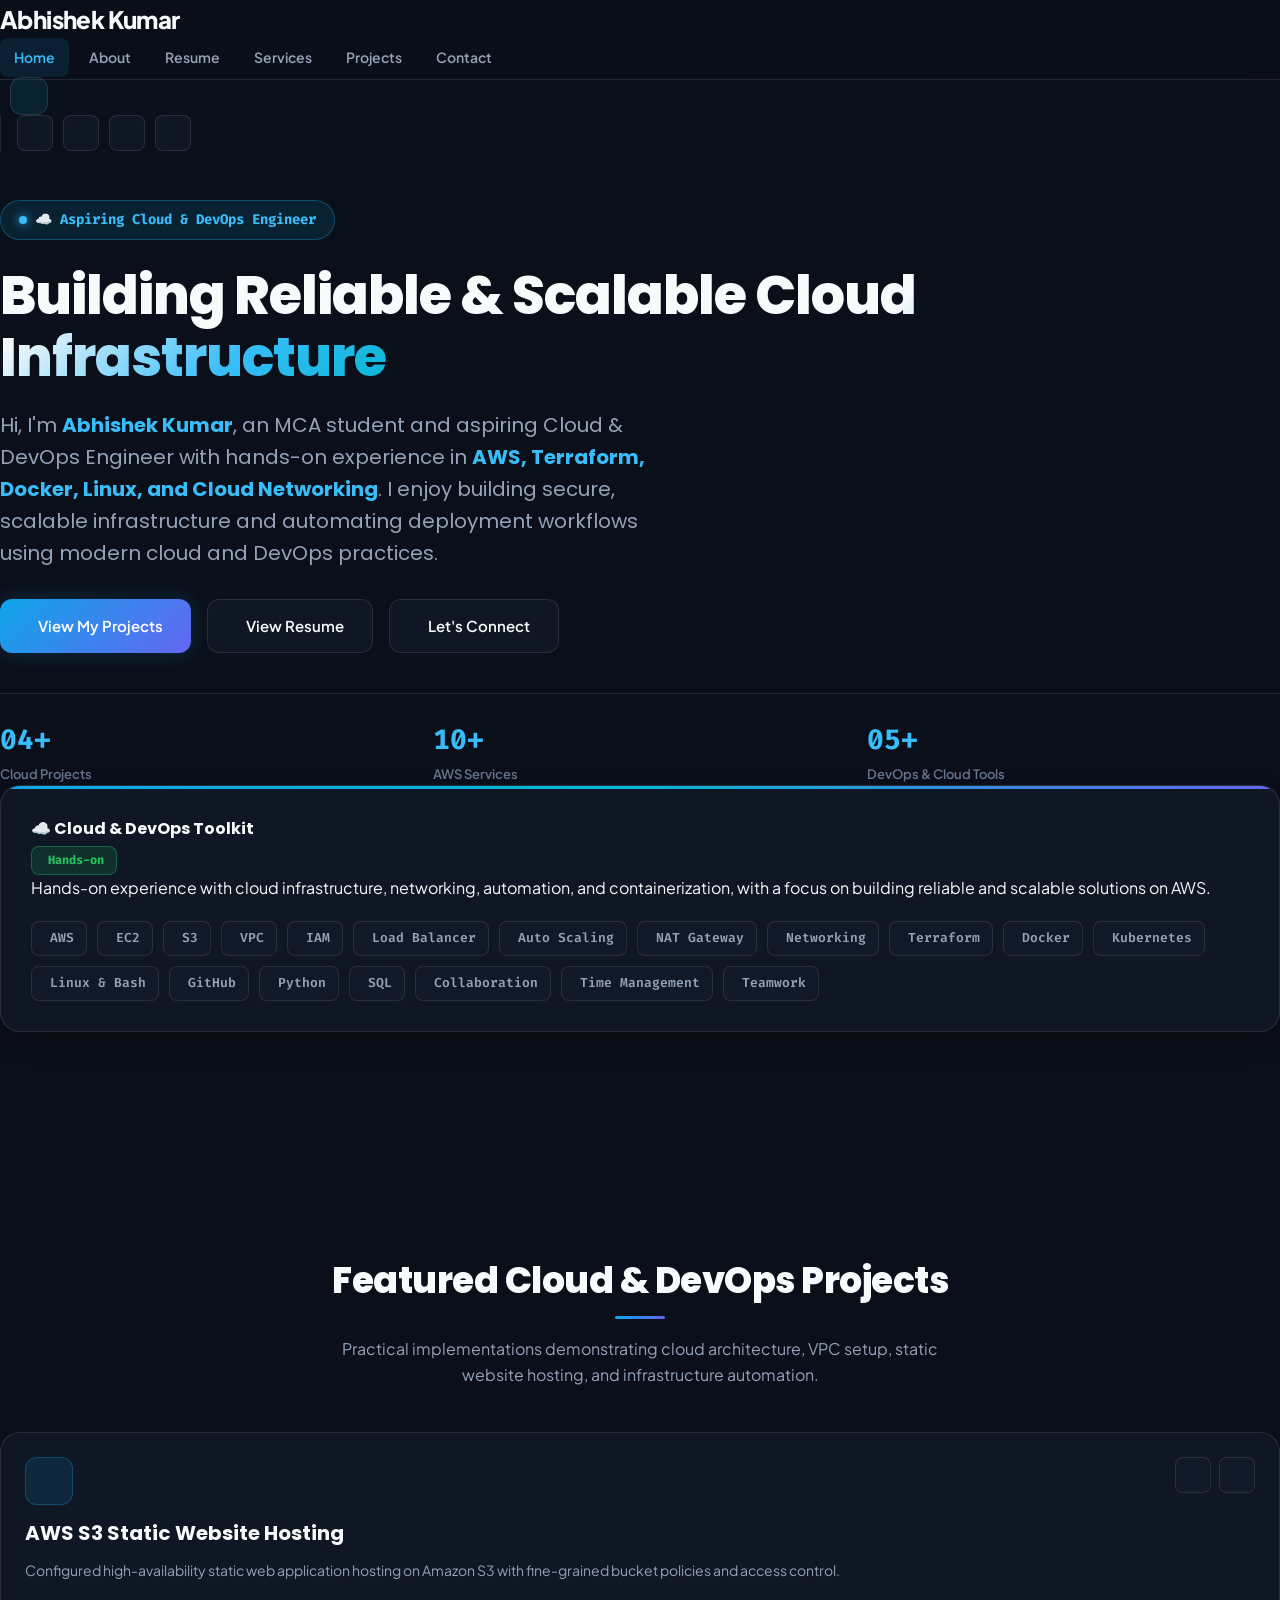
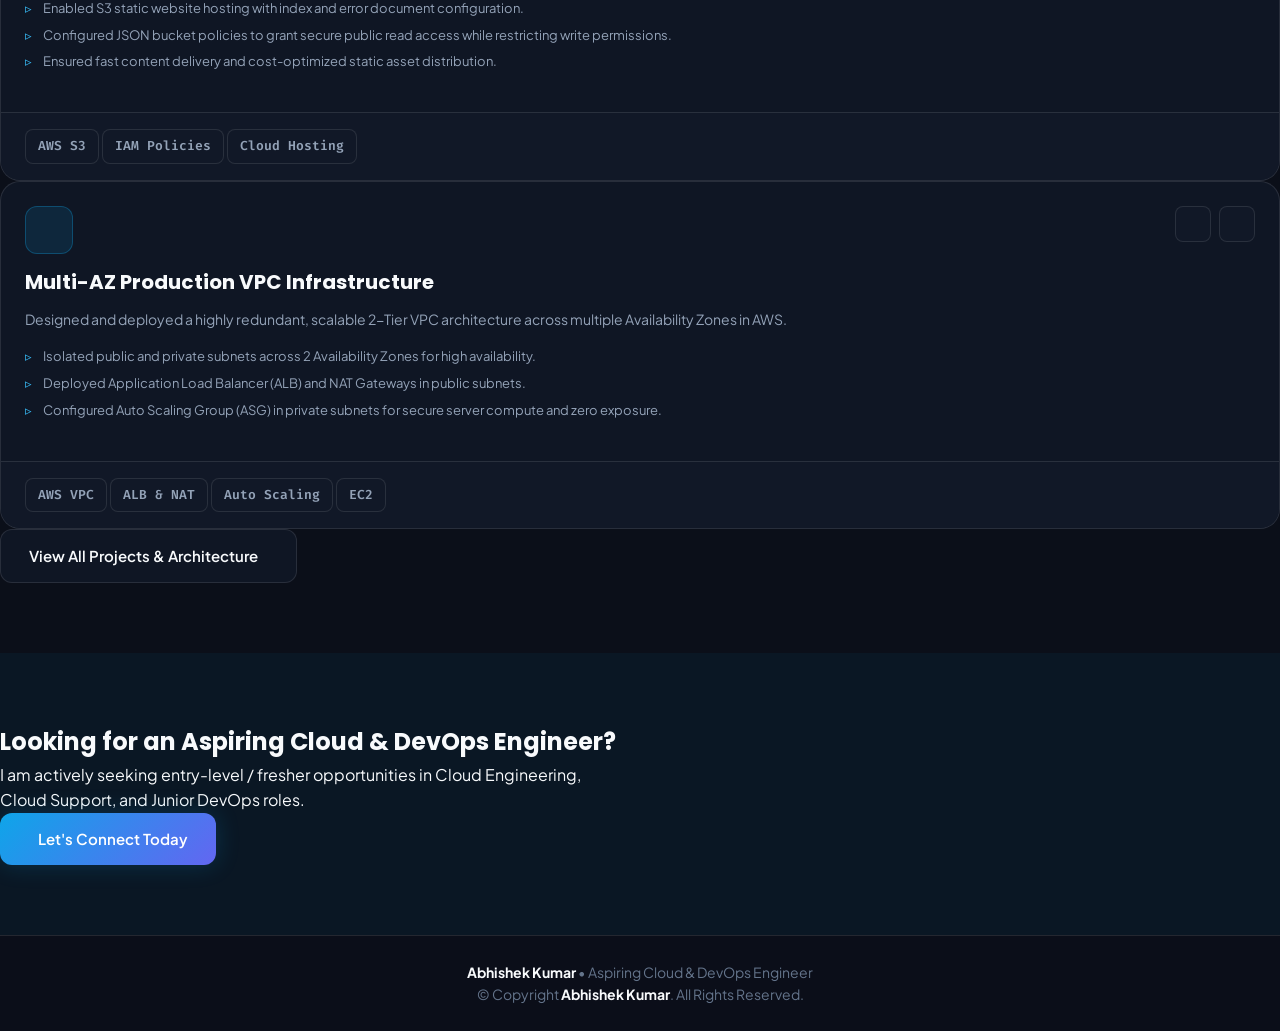
==== commit 27646bc5: "Fix mobile menu layout and update clean formal header logo" ====
--- a/index.html
+++ b/index.html
@@ -6,12 +6,17 @@
   <meta content="width=device-width, initial-scale=1.0" name="viewport">
 
   <title>Abhishek Kumar | Aspiring Cloud & DevOps Engineer</title>
-  <meta content="Personal portfolio of Abhishek Kumar - MCA @2027, OCI Certified & Aspiring Cloud & DevOps Engineer with hands-on experience in AWS, Terraform, Docker, Linux, and Cloud Networking." name="description">
-  <meta content="Abhishek Kumar, MCA 2027, OCI Certified, Aspiring Cloud Engineer, Cloud Support Engineer, DevOps, AWS, Terraform, Docker, S3, VPC, Linux" name="keywords">
+  <meta
+    content="Personal portfolio of Abhishek Kumar - MCA @2027, OCI Certified & Aspiring Cloud & DevOps Engineer with hands-on experience in AWS, Terraform, Docker, Linux, and Cloud Networking."
+    name="description">
+  <meta
+    content="Abhishek Kumar, MCA 2027, OCI Certified, Aspiring Cloud Engineer, Cloud Support Engineer, DevOps, AWS, Terraform, Docker, S3, VPC, Linux"
+    name="keywords">
 
   <!-- Open Graph / Social Media -->
   <meta property="og:title" content="Abhishek Kumar | Aspiring Cloud & DevOps Engineer">
-  <meta property="og:description" content="MCA @2027 & OCI Certified. Aspiring Cloud & DevOps Engineer with hands-on experience in AWS, Terraform, Docker, Linux, and Cloud Networking.">
+  <meta property="og:description"
+    content="MCA @2027 & OCI Certified. Aspiring Cloud & DevOps Engineer with hands-on experience in AWS, Terraform, Docker, Linux, and Cloud Networking.">
   <meta property="og:type" content="website">
   <meta property="og:url" content="https://abhiabhishekoffl.github.io/">
 
@@ -22,7 +27,9 @@
   <!-- Google Fonts -->
   <link rel="preconnect" href="https://fonts.googleapis.com">
   <link rel="preconnect" href="https://fonts.gstatic.com" crossorigin>
-  <link href="https://fonts.googleapis.com/css2?family=Fira+Code:wght@400;500;600&family=Plus+Jakarta+Sans:wght@300;400;500;600;700;800&family=Poppins:wght@400;500;600;700;800&display=swap" rel="stylesheet">
+  <link
+    href="https://fonts.googleapis.com/css2?family=Fira+Code:wght@400;500;600&family=Plus+Jakarta+Sans:wght@300;400;500;600;700;800&family=Poppins:wght@400;500;600;700;800&display=swap"
+    rel="stylesheet">
 
   <!-- Vendor CSS Files -->
   <link href="assets/vendor/aos/aos.css" rel="stylesheet">
@@ -47,10 +54,7 @@
     <div class="container-fluid d-flex justify-content-between align-items-center px-lg-5">
 
       <div class="logo">
-        <a href="index.html">
-          Abhishek Kumar
-          <span class="badge-aws"><i class="bi bi-mortarboard-fill me-1"></i>MCA @2027 | OCI Certified</span>
-        </a>
+        <a href="index.html">Abhishek Kumar</a>
       </div>
 
       <div class="d-flex align-items-center gap-2">
@@ -71,9 +75,12 @@
         </button>
 
         <div class="header-social-links d-none d-md-flex">
-          <a href="https://github.com/abhiabhishekoffl" target="_blank" aria-label="GitHub"><i class="bi bi-github"></i></a>
-          <a href="https://linkedin.com/in/abhiabhishekoffl" target="_blank" aria-label="LinkedIn"><i class="bi bi-linkedin"></i></a>
-          <a href="https://www.instagram.com/abhiabhishek_offl/" target="_blank" aria-label="Instagram"><i class="bi bi-instagram"></i></a>
+          <a href="https://github.com/abhiabhishekoffl" target="_blank" aria-label="GitHub"><i
+              class="bi bi-github"></i></a>
+          <a href="https://linkedin.com/in/abhiabhishekoffl" target="_blank" aria-label="LinkedIn"><i
+              class="bi bi-linkedin"></i></a>
+          <a href="https://www.instagram.com/abhiabhishek_offl/" target="_blank" aria-label="Instagram"><i
+              class="bi bi-instagram"></i></a>
           <a href="mailto:abhishek522580@gmail.com" aria-label="Email"><i class="bi bi-envelope-fill"></i></a>
         </div>
       </div>
@@ -93,7 +100,9 @@
             Building Reliable & Scalable <span class="gradient-text">Cloud Infrastructure</span>
           </h1>
           <h2>
-            Hi, I'm <b>Abhishek Kumar</b>, an MCA student and aspiring Cloud & DevOps Engineer with hands-on experience in <b>AWS, Terraform, Docker, Linux, and Cloud Networking</b>. I enjoy building secure, scalable infrastructure and automating deployment workflows using modern cloud and DevOps practices.
+            Hi, I'm <b>Abhishek Kumar</b>, an MCA student and aspiring Cloud & DevOps Engineer with hands-on experience
+            in <b>AWS, Terraform, Docker, Linux, and Cloud Networking</b>. I enjoy building secure, scalable
+            infrastructure and automating deployment workflows using modern cloud and DevOps practices.
           </h2>
           <div class="hero-buttons">
             <a href="project.html" class="btn-primary-glow">
@@ -109,15 +118,18 @@
 
           <div class="hero-stats">
             <div class="stat-item">
-              <h3 data-purecounter-start="0" data-purecounter-end="4" data-purecounter-duration="1" class="purecounter">04+</h3>
+              <h3 data-purecounter-start="0" data-purecounter-end="4" data-purecounter-duration="1" class="purecounter">
+                04+</h3>
               <p>Cloud Projects</p>
             </div>
             <div class="stat-item">
-              <h3 data-purecounter-start="0" data-purecounter-end="10" data-purecounter-duration="1" class="purecounter">10+</h3>
+              <h3 data-purecounter-start="0" data-purecounter-end="10" data-purecounter-duration="1"
+                class="purecounter">10+</h3>
               <p>AWS Services</p>
             </div>
             <div class="stat-item">
-              <h3 data-purecounter-start="0" data-purecounter-end="5" data-purecounter-duration="1" class="purecounter">05+</h3>
+              <h3 data-purecounter-start="0" data-purecounter-end="5" data-purecounter-duration="1" class="purecounter">
+                05+</h3>
               <p>DevOps & Cloud Tools</p>
             </div>
           </div>
@@ -133,7 +145,8 @@
               <span class="badge-toolkit-status"><i class="bi bi-check-circle-fill me-1"></i>Hands-on</span>
             </div>
             <p class="text-muted fs-7 mb-3">
-              Hands-on experience with cloud infrastructure, networking, automation, and containerization, with a focus on building reliable and scalable solutions on AWS.
+              Hands-on experience with cloud infrastructure, networking, automation, and containerization, with a focus
+              on building reliable and scalable solutions on AWS.
             </p>
             <div class="tech-badge-list">
               <span class="tech-badge"><i class="bi bi-cloud-fill text-warning"></i> AWS</span>
@@ -169,7 +182,8 @@
       <div class="container px-lg-5" data-aos="fade-up">
         <div class="section-title">
           <h2>Featured Cloud & DevOps Projects</h2>
-          <p>Practical implementations demonstrating cloud architecture, VPC setup, static website hosting, and infrastructure automation.</p>
+          <p>Practical implementations demonstrating cloud architecture, VPC setup, static website hosting, and
+            infrastructure automation.</p>
         </div>
 
         <div class="row g-4">
@@ -181,16 +195,19 @@
                   <i class="bi bi-cloud-arrow-up-fill"></i>
                 </div>
                 <div class="project-links">
-                  <a href="https://github.com/abhiabhishekoffl" target="_blank" title="GitHub Repository"><i class="bi bi-github"></i></a>
+                  <a href="https://github.com/abhiabhishekoffl" target="_blank" title="GitHub Repository"><i
+                      class="bi bi-github"></i></a>
                   <a href="project.html" title="Project Details"><i class="bi bi-arrow-right"></i></a>
                 </div>
               </div>
               <div class="project-body">
                 <h3 class="project-title">AWS S3 Static Website Hosting</h3>
-                <p class="project-desc">Configured high-availability static web application hosting on Amazon S3 with fine-grained bucket policies and access control.</p>
+                <p class="project-desc">Configured high-availability static web application hosting on Amazon S3 with
+                  fine-grained bucket policies and access control.</p>
                 <ul class="project-bullets">
                   <li>Enabled S3 static website hosting with index and error document configuration.</li>
-                  <li>Configured JSON bucket policies to grant secure public read access while restricting write permissions.</li>
+                  <li>Configured JSON bucket policies to grant secure public read access while restricting write
+                    permissions.</li>
                   <li>Ensured fast content delivery and cost-optimized static asset distribution.</li>
                 </ul>
               </div>
@@ -212,17 +229,20 @@
                   <i class="bi bi-diagram-3-fill"></i>
                 </div>
                 <div class="project-links">
-                  <a href="https://github.com/abhiabhishekoffl" target="_blank" title="GitHub Repository"><i class="bi bi-github"></i></a>
+                  <a href="https://github.com/abhiabhishekoffl" target="_blank" title="GitHub Repository"><i
+                      class="bi bi-github"></i></a>
                   <a href="project.html" title="Project Details"><i class="bi bi-arrow-right"></i></a>
                 </div>
               </div>
               <div class="project-body">
                 <h3 class="project-title">Multi-AZ Production VPC Infrastructure</h3>
-                <p class="project-desc">Designed and deployed a highly redundant, scalable 2-Tier VPC architecture across multiple Availability Zones in AWS.</p>
+                <p class="project-desc">Designed and deployed a highly redundant, scalable 2-Tier VPC architecture
+                  across multiple Availability Zones in AWS.</p>
                 <ul class="project-bullets">
                   <li>Isolated public and private subnets across 2 Availability Zones for high availability.</li>
                   <li>Deployed Application Load Balancer (ALB) and NAT Gateways in public subnets.</li>
-                  <li>Configured Auto Scaling Group (ASG) in private subnets for secure server compute and zero exposure.</li>
+                  <li>Configured Auto Scaling Group (ASG) in private subnets for secure server compute and zero
+                    exposure.</li>
                 </ul>
               </div>
               <div class="project-footer">
@@ -246,11 +266,13 @@
     </section>
 
     <!-- ======= Call to Action Section ======= -->
-    <section id="cta" class="py-5" style="background: rgba(14, 165, 233, 0.05); border-y: 1px solid var(--border-color);">
+    <section id="cta" class="py-5"
+      style="background: rgba(14, 165, 233, 0.05); border-y: 1px solid var(--border-color);">
       <div class="container text-center" data-aos="zoom-in">
         <h2 class="fw-bold mb-3">Looking for an Aspiring Cloud & DevOps Engineer?</h2>
         <p class="text-muted mx-auto mb-4" style="max-width: 600px;">
-          I am actively seeking entry-level / fresher opportunities in Cloud Engineering, Cloud Support, and Junior DevOps roles.
+          I am actively seeking entry-level / fresher opportunities in Cloud Engineering, Cloud Support, and Junior
+          DevOps roles.
         </p>
         <a href="contact.html" class="btn-primary-glow">
           <i class="bi bi-envelope-check-fill me-2"></i> Let's Connect Today
@@ -273,7 +295,8 @@
   </footer><!-- End Footer -->
 
   <div id="preloader"></div>
-  <a href="#" class="back-to-top d-flex align-items-center justify-content-center"><i class="bi bi-arrow-up-short"></i></a>
+  <a href="#" class="back-to-top d-flex align-items-center justify-content-center"><i
+      class="bi bi-arrow-up-short"></i></a>
 
   <!-- Vendor JS Files -->
   <script src="assets/vendor/purecounter/purecounter_vanilla.js"></script>
--- a/assets/css/style.css
+++ b/assets/css/style.css
@@ -8,7 +8,8 @@
 /*--------------------------------------------------------------
 # Color Palette & Variables (Dark Mode Default)
 --------------------------------------------------------------*/
-:root, [data-theme="dark"] {
+:root,
+[data-theme="dark"] {
   --bg-dark: #0b0f19;
   --bg-surface: #111827;
   --bg-card: rgba(17, 24, 39, 0.85);
@@ -16,31 +17,31 @@
   --bg-glass: rgba(15, 23, 42, 0.75);
   --border-color: rgba(255, 255, 255, 0.1);
   --border-glow: rgba(14, 165, 233, 0.4);
-  
+
   --primary: #0ea5e9;
   --primary-light: #38bdf8;
   --primary-dark: #0284c7;
   --accent: #6366f1;
   --accent-cyan: #06b6d4;
   --aws-orange: #ff9900;
-  
+
   --text-main: #f8fafc;
   --text-muted: #94a3b8;
   --text-dim: #64748b;
-  
+
   --header-bg: rgba(11, 15, 25, 0.85);
   --shadow-card: 0 10px 30px -10px rgba(0, 0, 0, 0.5);
   --shadow-glow: 0 0 25px rgba(14, 165, 233, 0.2);
-  
+
   --font-main: 'Plus Jakarta Sans', -apple-system, BlinkMacSystemFont, sans-serif;
   --font-heading: 'Poppins', sans-serif;
   --font-mono: 'Fira Code', monospace;
-  
+
   --radius-sm: 8px;
   --radius-md: 12px;
   --radius-lg: 20px;
   --radius-full: 9999px;
-  
+
   --transition: all 0.3s cubic-bezier(0.4, 0, 0.2, 1);
 }
 
@@ -53,18 +54,18 @@
   --bg-glass: rgba(255, 255, 255, 0.95);
   --border-color: #cbd5e1;
   --border-glow: rgba(2, 132, 199, 0.4);
-  
+
   --primary: #0284c7;
   --primary-light: #0369a1;
   --primary-dark: #075985;
   --accent: #4f46e5;
   --accent-cyan: #0e7490;
   --aws-orange: #b45309;
-  
+
   --text-main: #0f172a;
   --text-muted: #334155;
   --text-dim: #475569;
-  
+
   --header-bg: rgba(255, 255, 255, 0.95);
   --shadow-card: 0 10px 25px -5px rgba(0, 0, 0, 0.08);
   --shadow-glow: 0 0 25px rgba(2, 132, 199, 0.15);
@@ -106,7 +107,12 @@
   text-decoration: none;
 }
 
-h1, h2, h3, h4, h5, h6 {
+h1,
+h2,
+h3,
+h4,
+h5,
+h6 {
   font-family: var(--font-heading);
   color: var(--text-main);
   font-weight: 700;
@@ -151,8 +157,13 @@
 }
 
 @keyframes animate-preloader {
-  0% { transform: rotate(0deg); }
-  100% { transform: rotate(360deg); }
+  0% {
+    transform: rotate(0deg);
+  }
+
+  100% {
+    transform: rotate(360deg);
+  }
 }
 
 /*--------------------------------------------------------------
@@ -203,35 +214,33 @@
 }
 
 #header .logo {
-  font-size: 22px;
+  font-size: 24px;
   margin: 0;
   padding: 0;
   font-weight: 800;
-  letter-spacing: -0.5px;
+  letter-spacing: -0.6px;
 }
 
 #header .logo a {
   color: var(--text-main);
-  display: flex;
-  align-items: center;
-  gap: 10px;
-}
-
-#header .logo a span.badge-aws {
-  font-size: 11px;
-  padding: 3px 8px;
-  background: rgba(255, 153, 0, 0.15);
-  color: var(--aws-orange);
-  border: 1px solid rgba(255, 153, 0, 0.35);
-  border-radius: var(--radius-sm);
-  font-family: var(--font-mono);
-  font-weight: 700;
-}
-
-[data-theme="light"] #header .logo a span.badge-aws {
-  background: rgba(217, 119, 6, 0.12);
-  color: #b45309;
-  border-color: rgba(217, 119, 6, 0.35);
+  text-decoration: none;
+  display: inline-flex;
+  align-items: center;
+  transition: var(--transition);
+}
+
+#header .logo a:hover {
+  color: var(--primary-light);
+}
+
+[data-theme="light"] #header .logo a:hover {
+  color: #0284c7;
+}
+
+@media (max-width: 768px) {
+  #header .logo {
+    font-size: 21px;
+  }
 }
 
 .navbar {
@@ -251,7 +260,8 @@
   position: relative;
 }
 
-.navbar a, .navbar a:focus {
+.navbar a,
+.navbar a:focus {
   display: flex;
   align-items: center;
   justify-content: space-between;
@@ -265,12 +275,16 @@
   border-radius: var(--radius-sm);
 }
 
-.navbar a:hover, .navbar .active, .navbar .active:focus, .navbar li:hover > a {
+.navbar a:hover,
+.navbar .active,
+.navbar .active:focus,
+.navbar li:hover>a {
   color: var(--primary-light);
   background: rgba(14, 165, 233, 0.12);
 }
 
-[data-theme="light"] .navbar a:hover, [data-theme="light"] .navbar .active {
+[data-theme="light"] .navbar a:hover,
+[data-theme="light"] .navbar .active {
   color: #0284c7;
   background: rgba(2, 132, 199, 0.12);
 }
@@ -340,63 +354,143 @@
   cursor: pointer;
   display: none;
   line-height: 0;
-  transition: 0.5s;
+  transition: 0.3s ease;
 }
 
 @media (max-width: 991px) {
   .mobile-nav-toggle {
-    display: block;
+    display: block !important;
+    font-size: 28px !important;
+    cursor: pointer !important;
+    color: var(--text-main) !important;
   }
 
   .navbar ul {
-    display: none;
+    display: none !important;
   }
 
   .header-social-links {
     border-left: none;
     padding-left: 0;
   }
-}
-
-.navbar-mobile {
-  position: fixed;
-  overflow: hidden;
-  top: 0;
-  right: 0;
-  left: 0;
-  bottom: 0;
-  background: var(--header-bg);
-  backdrop-filter: blur(20px);
-  transition: 0.3s;
-  z-index: 999;
-}
-
-.navbar-mobile .mobile-nav-toggle {
-  position: absolute;
-  top: 25px;
-  right: 25px;
-}
-
-.navbar-mobile ul {
-  display: block;
-  position: absolute;
-  top: 80px;
-  right: 20px;
-  bottom: 20px;
-  left: 20px;
-  padding: 20px;
-  background: var(--bg-card);
-  border: 1px solid var(--border-color);
-  border-radius: var(--radius-lg);
-  overflow-y: auto;
-  transition: 0.3s;
-}
-
-.navbar-mobile a, .navbar-mobile a:focus {
-  padding: 12px 20px;
-  font-size: 16px;
-  color: var(--text-main);
-  border-bottom: 1px solid var(--border-color);
+
+  /* Disable header backdrop filter when mobile nav is open so fixed positioning works */
+  #header.mobile-nav-active,
+  #header:has(.navbar-mobile) {
+    backdrop-filter: none !important;
+    -webkit-backdrop-filter: none !important;
+    height: 100vh !important;
+    height: 100dvh !important;
+    background: rgba(11, 15, 25, 0.98) !important;
+    z-index: 999999 !important;
+  }
+
+  [data-theme="light"] #header.mobile-nav-active,
+  [data-theme="light"] #header:has(.navbar-mobile) {
+    background: rgba(248, 250, 252, 0.98) !important;
+  }
+
+  body.mobile-nav-active {
+    overflow: hidden !important;
+  }
+
+  /* Full Screen Centered Mobile Menu */
+  .navbar-mobile {
+    position: fixed !important;
+    top: 0 !important;
+    left: 0 !important;
+    right: 0 !important;
+    bottom: 0 !important;
+    width: 100vw !important;
+    height: 100vh !important;
+    height: 100dvh !important;
+    background: #0b0f19 !important;
+    z-index: 999998 !important;
+    display: flex !important;
+    flex-direction: column !important;
+    justify-content: center !important;
+    align-items: center !important;
+    padding: 20px !important;
+  }
+
+  [data-theme="light"] .navbar-mobile {
+    background: #f8fafc !important;
+  }
+
+  .navbar-mobile ul {
+    display: flex !important;
+    flex-direction: column !important;
+    gap: 12px !important;
+    width: 100% !important;
+    max-width: 400px !important;
+    margin: 0 auto !important;
+    padding: 24px !important;
+    background: #111827 !important;
+    border: 1px solid rgba(255, 255, 255, 0.15) !important;
+    border-radius: 16px !important;
+    list-style: none !important;
+    box-shadow: 0 20px 50px rgba(0, 0, 0, 0.6) !important;
+  }
+
+  [data-theme="light"] .navbar-mobile ul {
+    background: #ffffff !important;
+    border-color: #cbd5e1 !important;
+    box-shadow: 0 15px 35px rgba(0, 0, 0, 0.15) !important;
+  }
+
+  .navbar-mobile li {
+    width: 100% !important;
+    display: block !important;
+  }
+
+  .navbar-mobile a,
+  .navbar-mobile a:focus {
+    display: flex !important;
+    align-items: center !important;
+    justify-content: space-between !important;
+    padding: 14px 20px !important;
+    font-size: 17px !important;
+    font-weight: 600 !important;
+    color: #f8fafc !important;
+    background: rgba(255, 255, 255, 0.05) !important;
+    border: 1px solid rgba(255, 255, 255, 0.1) !important;
+    border-radius: 10px !important;
+    text-decoration: none !important;
+    width: 100% !important;
+    transition: all 0.2s ease !important;
+  }
+
+  [data-theme="light"] .navbar-mobile a,
+  [data-theme="light"] .navbar-mobile a:focus {
+    color: #0f172a !important;
+    background: #f1f5f9 !important;
+    border-color: #e2e8f0 !important;
+  }
+
+  .navbar-mobile a:hover,
+  .navbar-mobile .active,
+  .navbar-mobile .active:focus,
+  .navbar-mobile li:hover>a {
+    color: #38bdf8 !important;
+    background: rgba(14, 165, 233, 0.2) !important;
+    border-color: #0ea5e9 !important;
+  }
+
+  [data-theme="light"] .navbar-mobile a:hover,
+  [data-theme="light"] .navbar-mobile .active {
+    color: #0284c7 !important;
+    background: rgba(2, 132, 199, 0.15) !important;
+    border-color: #0284c7 !important;
+  }
+
+  .navbar-mobile .mobile-nav-toggle {
+    position: fixed !important;
+    top: 25px !important;
+    right: 25px !important;
+    z-index: 9999999 !important;
+    color: var(--text-main) !important;
+    font-size: 32px !important;
+  }
 }
 
 /*--------------------------------------------------------------
@@ -447,8 +541,17 @@
 }
 
 @keyframes pulse-dot {
-  0%, 100% { opacity: 1; transform: scale(1); }
-  50% { opacity: 0.5; transform: scale(1.3); }
+
+  0%,
+  100% {
+    opacity: 1;
+    transform: scale(1);
+  }
+
+  50% {
+    opacity: 0.5;
+    transform: scale(1.3);
+  }
 }
 
 #hero h1 {
@@ -637,17 +740,41 @@
 }
 
 @media (max-width: 991px) {
-  #hero { padding-top: 100px; }
-  #hero h1 { font-size: 38px; }
-  #hero h2 { font-size: 18px; }
-  .hero-card { margin-top: 30px; }
+  #hero {
+    padding-top: 100px;
+  }
+
+  #hero h1 {
+    font-size: 38px;
+  }
+
+  #hero h2 {
+    font-size: 18px;
+  }
+
+  .hero-card {
+    margin-top: 30px;
+  }
 }
 
 @media (max-width: 576px) {
-  #hero h1 { font-size: 30px; }
-  .hero-buttons { flex-direction: column; }
-  .btn-primary-glow, .btn-secondary-outline { width: 100%; justify-content: center; }
-  .hero-stats { grid-template-columns: repeat(2, 1fr); }
+  #hero h1 {
+    font-size: 30px;
+  }
+
+  .hero-buttons {
+    flex-direction: column;
+  }
+
+  .btn-primary-glow,
+  .btn-secondary-outline {
+    width: 100%;
+    justify-content: center;
+  }
+
+  .hero-stats {
+    grid-template-columns: repeat(2, 1fr);
+  }
 }
 
 /*--------------------------------------------------------------
@@ -882,7 +1009,8 @@
   border-radius: var(--radius-full);
 }
 
-#portfolio-flters li:hover, #portfolio-flters li.filter-active {
+#portfolio-flters li:hover,
+#portfolio-flters li.filter-active {
   color: #ffffff;
   background: var(--primary);
 }
@@ -1192,7 +1320,9 @@
   background: #ffffff;
 }
 
-.pdf-viewer-wrapper iframe, .pdf-viewer-wrapper object, .pdf-viewer-wrapper embed {
+.pdf-viewer-wrapper iframe,
+.pdf-viewer-wrapper object,
+.pdf-viewer-wrapper embed {
   width: 100%;
   height: 100%;
   border: none;
@@ -1304,7 +1434,8 @@
   padding: 35px;
 }
 
-.form-control, textarea.form-control {
+.form-control,
+textarea.form-control {
   background: var(--bg-surface);
   border: 1px solid var(--border-color);
   border-radius: var(--radius-md);
@@ -1314,7 +1445,8 @@
   transition: var(--transition);
 }
 
-.form-control:focus, textarea.form-control:focus {
+.form-control:focus,
+textarea.form-control:focus {
   background: var(--bg-card-hover);
   border-color: var(--primary-light);
   color: var(--text-main);
@@ -1340,4 +1472,51 @@
 
 #footer strong {
   color: var(--text-main);
+}
+
+max-width: 290px;
+margin: 0 auto 20px auto;
+}
+
+.about-card,
+.contact-info-card,
+.contact-form-card {
+  padding: 22px;
+}
+
+.form-control,
+textarea.form-control {
+  font-size: 16px !important;
+  /* Prevents auto-zoom on mobile safari/chrome */
+  padding: 12px 14px;
+}
+}
+
+@media (max-width: 576px) {
+  #header .logo {
+    font-size: 17px;
+  }
+
+  #header .logo a span.badge-aws {
+    font-size: 10px;
+    padding: 2px 6px;
+  }
+
+  .hero-stats {
+    grid-template-columns: repeat(2, 1fr);
+    gap: 12px;
+  }
+
+  .stat-item h3 {
+    font-size: 24px;
+  }
+
+  .project-bullets li {
+    font-size: 13px;
+  }
+
+  .tech-badge {
+    font-size: 12px;
+    padding: 4px 10px;
+  }
 }
